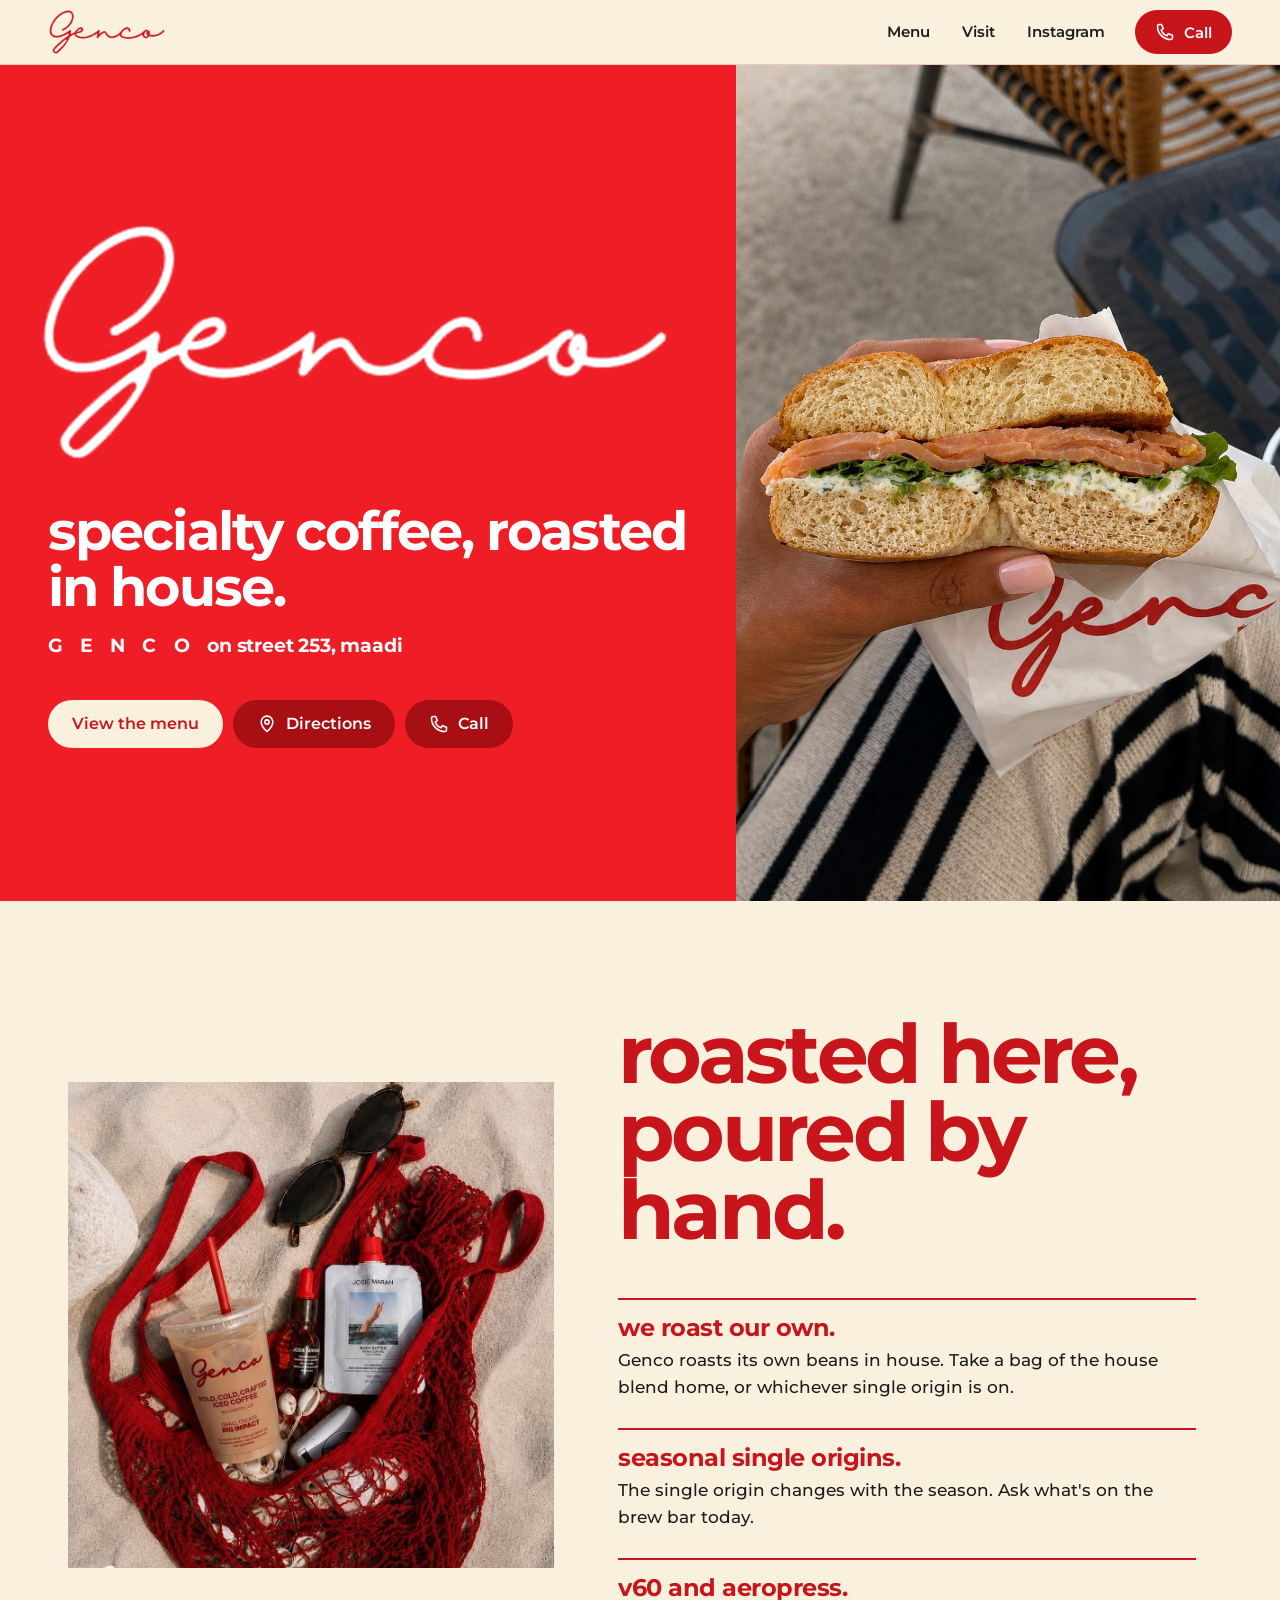
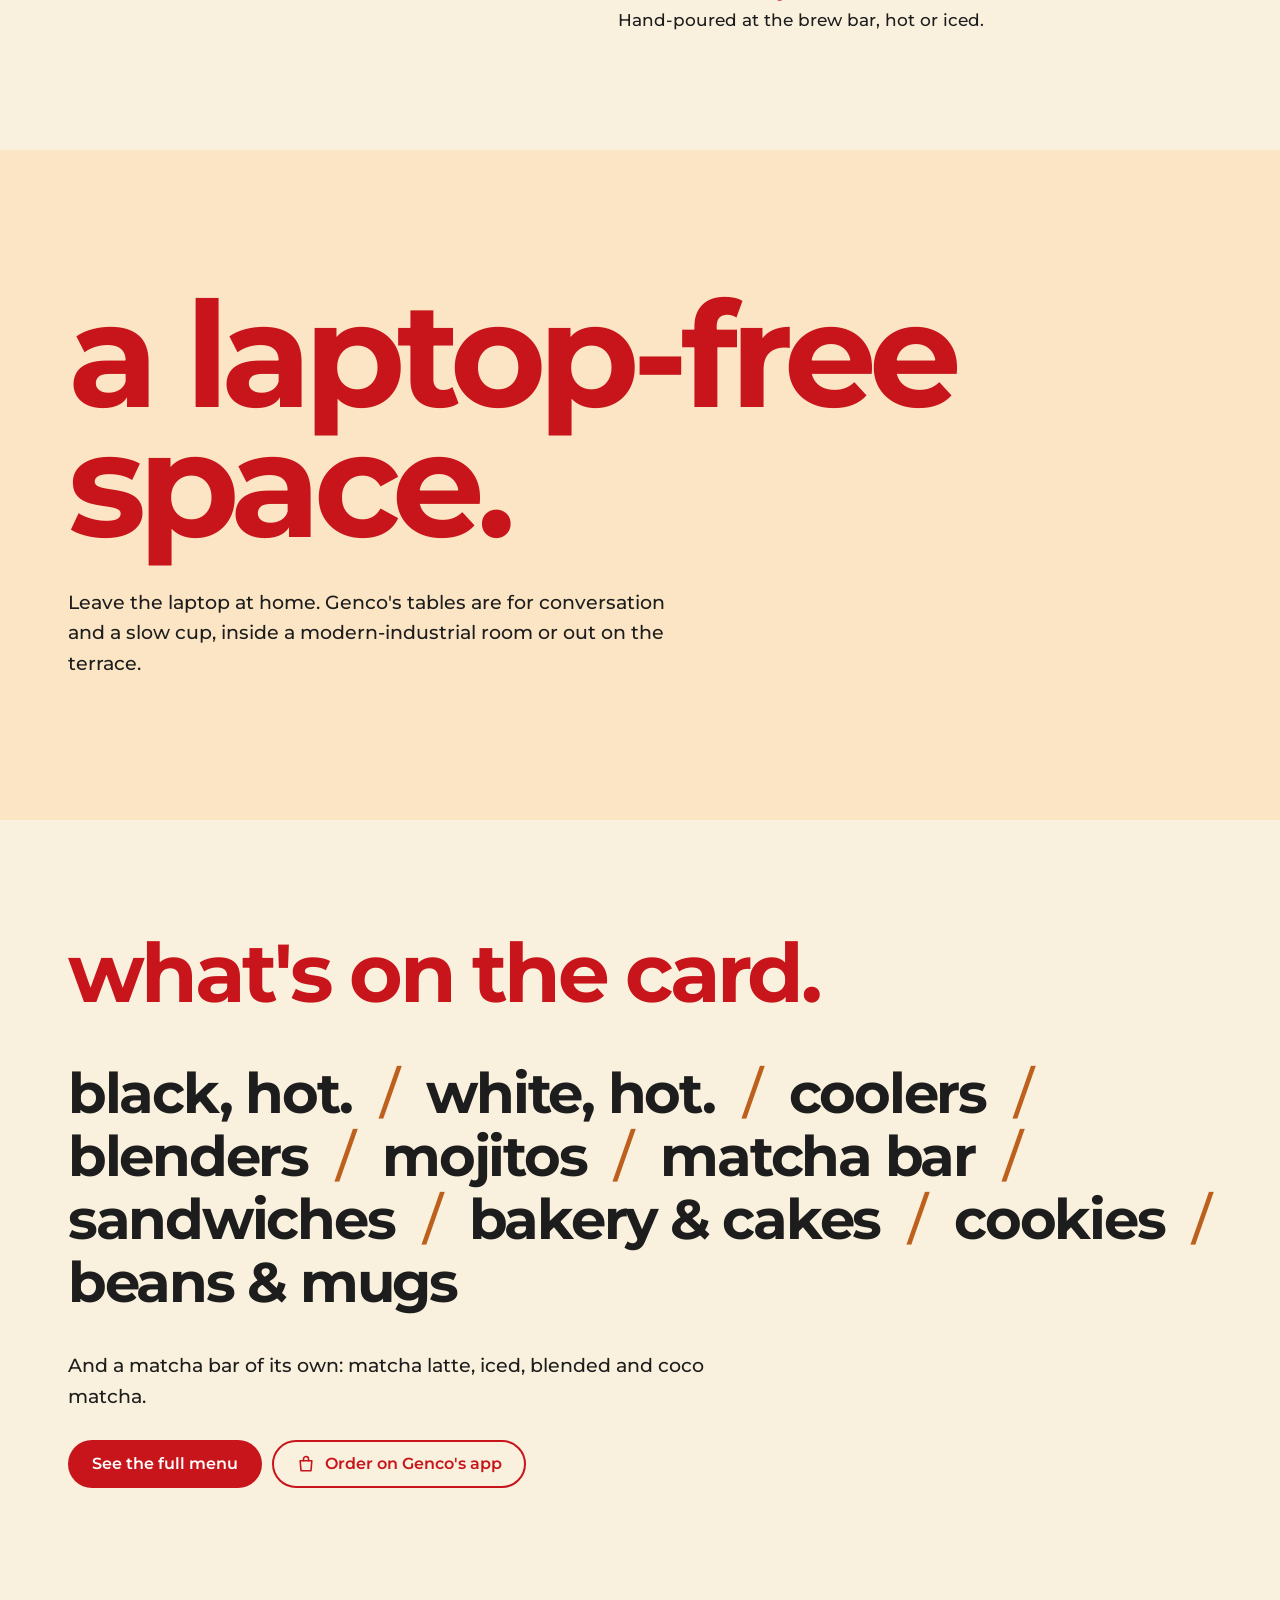
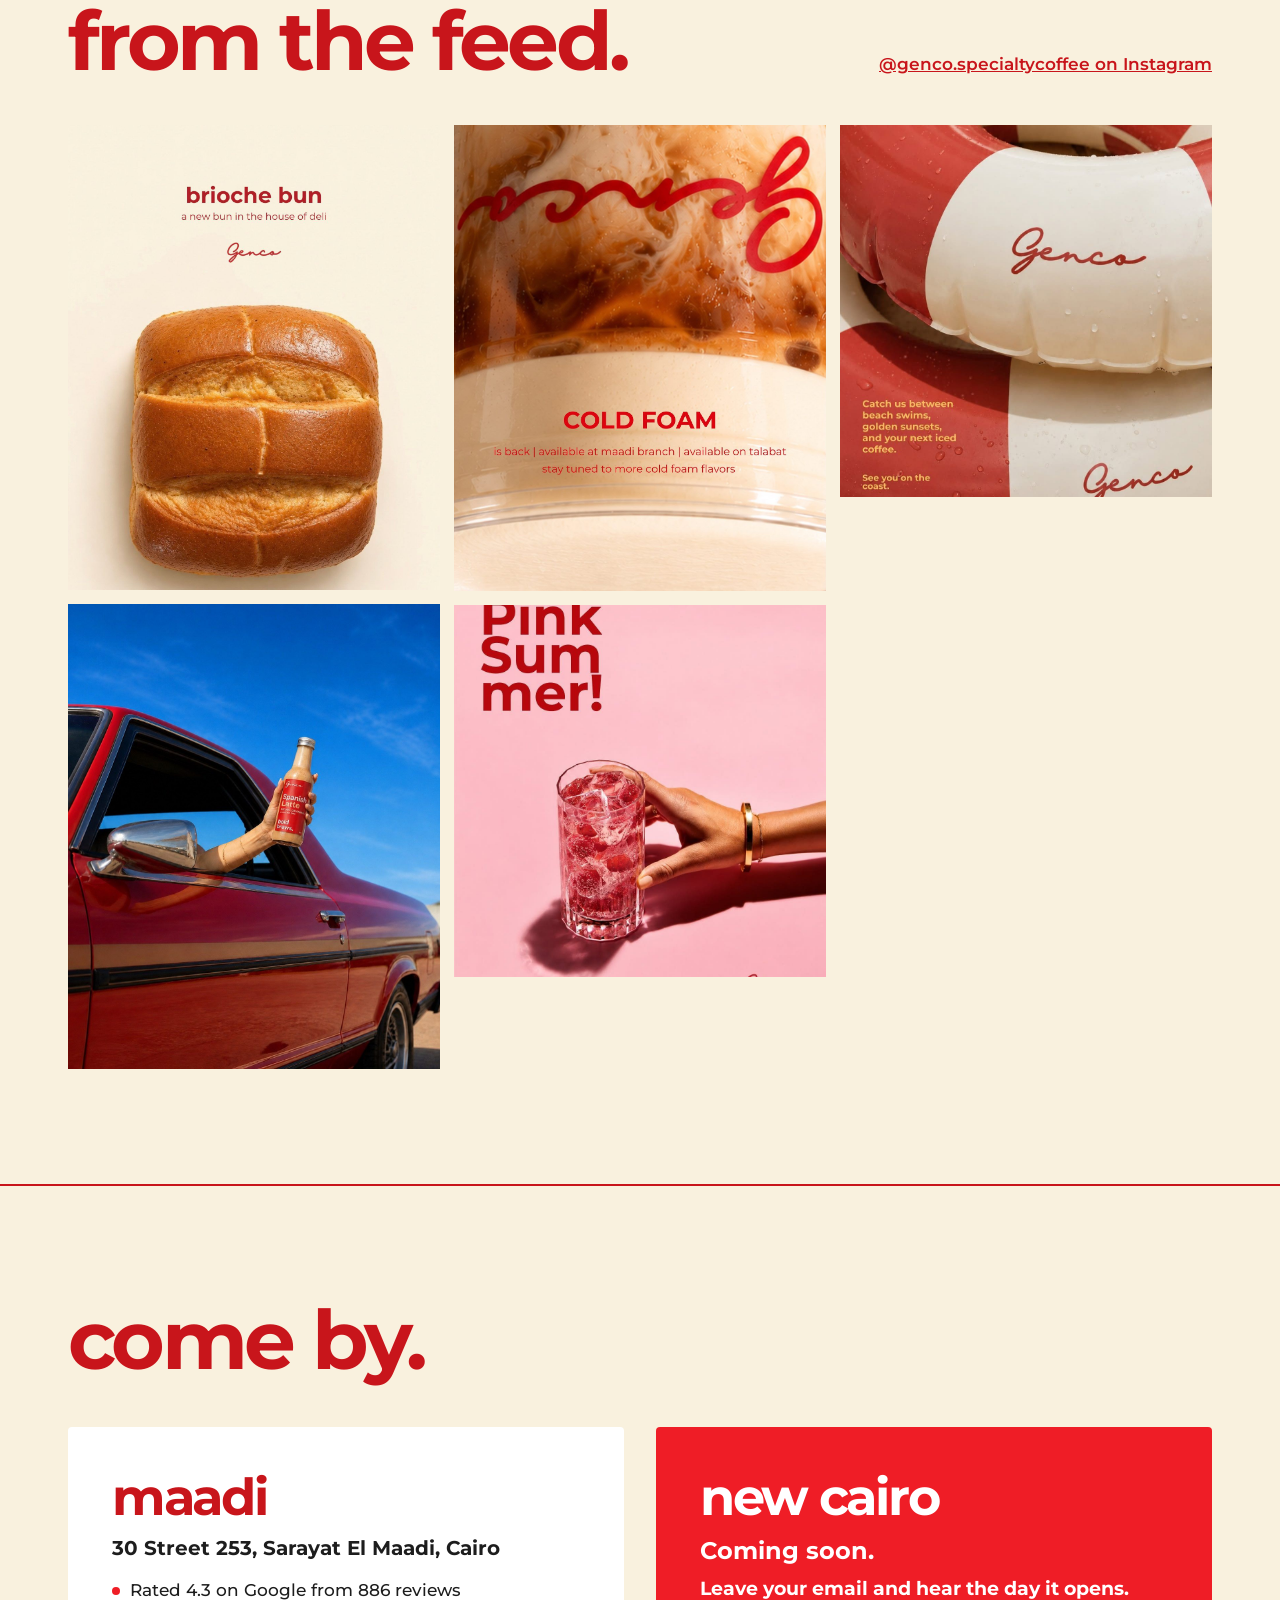
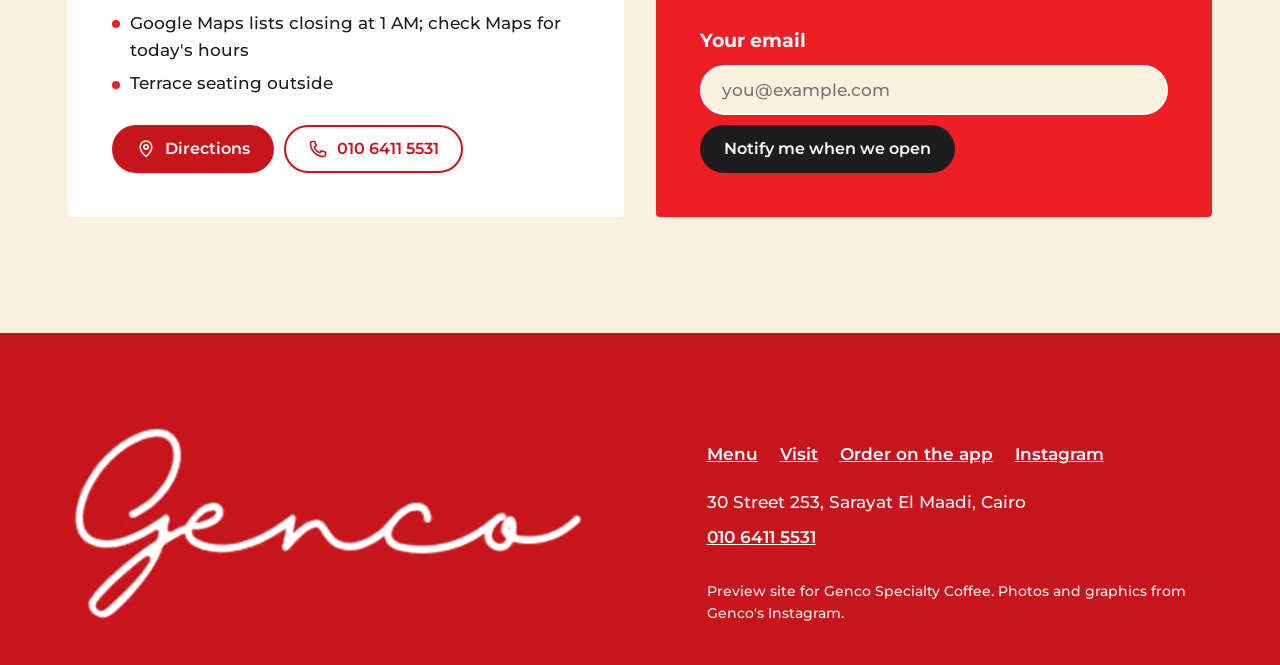
==== index.html @ 94414706 "Genco preview site Co-Authored-By: Claude Opus 5.5 (1M context) <noreply@anthropic.com> Claude-Sessi" ====
<!doctype html>
<html lang="en">
<head>
<meta charset="utf-8">
<meta name="viewport" content="width=device-width, initial-scale=1">
<title>Genco Specialty Coffee | Maadi</title>
<meta name="description" content="Genco roasts its own coffee and pours it by hand on Street 253 in Maadi. A laptop-free specialty coffee house, with a New Cairo branch coming soon.">
<meta name="theme-color" content="#f9f1de">
<link rel="icon" href="img/icon.jpg">
<link rel="stylesheet" href="fonts.css">
<link rel="stylesheet" href="site.css">
<script>document.documentElement.classList.add('js')</script>
</head>
<body class="p-home">
<a class="skip" href="#main">Skip to content</a>
<header class="hdr"><div class="in">
  <a class="brand" href="index.html" aria-label="Genco Specialty Coffee, home"><img src="img/logo-deep.png" alt="Genco" width="1276" height="497"></a>
  <nav class="nav" aria-label="Main"><a href="menu.html">Menu</a><a href="index.html#visit">Visit</a><a href="https://www.instagram.com/genco.specialtycoffee/" target="_blank" rel="noopener">Instagram</a></nav>
  <div class="acts">
    <a class="btn btn-red btn-sm hcall" href="tel:+201064115531"><svg viewBox="0 0 24 24" fill="none" stroke="currentColor" stroke-width="1.9" stroke-linecap="round" stroke-linejoin="round" aria-hidden="true"><path d="M5 3h3l2 5-2.5 1.5a11 11 0 0 0 7 7L16 14l5 2v3a2 2 0 0 1-2 2A16 16 0 0 1 3 5a2 2 0 0 1 2-2z"/></svg>Call</a>
    <a class="ib call" href="tel:+201064115531" aria-label="Call Genco Maadi"><svg viewBox="0 0 24 24" fill="none" stroke="currentColor" stroke-width="1.9" stroke-linecap="round" stroke-linejoin="round" aria-hidden="true"><path d="M5 3h3l2 5-2.5 1.5a11 11 0 0 0 7 7L16 14l5 2v3a2 2 0 0 1-2 2A16 16 0 0 1 3 5a2 2 0 0 1 2-2z"/></svg></a>
    <button class="ib burger" type="button" aria-expanded="false" aria-controls="mnav" aria-label="Open menu"><span class="o"><svg viewBox="0 0 24 24" fill="none" stroke="currentColor" stroke-width="1.9" stroke-linecap="round" aria-hidden="true"><path d="M4 7h16M4 12h16M4 17h16"/></svg></span><span class="x"><svg viewBox="0 0 24 24" fill="none" stroke="currentColor" stroke-width="1.9" stroke-linecap="round" aria-hidden="true"><path d="M6 6l12 12M18 6L6 18"/></svg></span></button>
  </div>
</div></header>
<nav id="mnav" aria-label="Mobile">
  <a href="index.html">Home</a><a href="menu.html">Menu</a><a href="index.html#visit">Visit</a><a href="index.html#newcairo">New Cairo</a>
  <a class="small" href="tel:+201064115531">Call Maadi, 010 6411 5531</a>
  <a class="small" href="https://genco.prepit.app" target="_blank" rel="noopener">Order on Genco's app</a>
  <a class="small" href="https://www.instagram.com/genco.specialtycoffee/" target="_blank" rel="noopener">Instagram @genco.specialtycoffee</a>
</nav>
<main id="main">
  <section class="hero">
    <div class="hero-red">
      <h1 class="sign"><img src="img/logo-white.png" alt="Genco" width="1276" height="497" fetchpriority="high"></h1>
      <p class="hero-line">specialty coffee, roasted in house.</p>
      <p class="hero-meta"><span class="spaced" aria-hidden="true">G E N C O</span><span class="vh">Genco</span> on street 253, maadi</p>
      <div class="hero-acts">
        <a class="btn btn-cream" href="menu.html">View the menu</a>
        <a class="btn btn-dark" href="https://www.google.com/maps/search/?api=1&query=Genco+Specialty+Coffee+30+Street+253+Maadi+Cairo" target="_blank" rel="noopener"><svg viewBox="0 0 24 24" fill="none" stroke="currentColor" stroke-width="1.9" stroke-linecap="round" stroke-linejoin="round" aria-hidden="true"><path d="M12 21s-7-6.2-7-11.5a7 7 0 0 1 14 0C19 14.8 12 21 12 21z"/><circle cx="12" cy="9.5" r="2.5"/></svg>Directions</a>
        <a class="btn btn-dark" href="tel:+201064115531"><svg viewBox="0 0 24 24" fill="none" stroke="currentColor" stroke-width="1.9" stroke-linecap="round" stroke-linejoin="round" aria-hidden="true"><path d="M5 3h3l2 5-2.5 1.5a11 11 0 0 0 7 7L16 14l5 2v3a2 2 0 0 1-2 2A16 16 0 0 1 3 5a2 2 0 0 1 2-2z"/></svg>Call</a>
      </div>
    </div>
    <figure class="hero-photo"><img src="img/salmon-bagel-terrace.jpg" alt="A salmon and cream cheese bagel held up in a Genco-printed wrapper, over striped terrace cushions" width="1200" height="1600" fetchpriority="high"></figure>
  </section>

  <section class="pour">
    <div class="in">
      <figure class="pour-photo"><img src="img/iced-coffee-beach-bag.jpg" alt="A Genco cold-crafted iced coffee in a red net bag on the sand, with sunglasses" width="1080" height="1080" loading="lazy"></figure>
      <div class="pour-text">
        <h2 class="big">roasted here, poured by hand.</h2>
        <dl class="facts">
          <div><dt>we roast our own.</dt><dd>Genco roasts its own beans in house. Take a bag of the house blend home, or whichever single origin is on.</dd></div>
          <div><dt>seasonal single origins.</dt><dd>The single origin changes with the season. Ask what's on the brew bar today.</dd></div>
          <div><dt>v60 and aeropress.</dt><dd>Hand-poured at the brew bar, hot or iced.</dd></div>
        </dl>
      </div>
    </div>
  </section>

  <section class="nolap">
    <div class="in">
      <p class="huge">a laptop-free space.</p>
      <p class="sub">Leave the laptop at home. Genco's tables are for conversation and a slow cup, inside a modern-industrial room or out on the terrace.</p>
    </div>
  </section>

  <section class="card" aria-labelledby="card-h">
    <div class="in">
      <h2 id="card-h" class="big">what's on the card.</h2>
      <ul class="cats"><li><a href="menu.html#black">black, hot.</a></li><li><a href="menu.html#white">white, hot.</a></li><li><a href="menu.html#coolers">coolers</a></li><li><a href="menu.html#blenders">blenders</a></li><li><a href="menu.html#mojitos">mojitos</a></li><li><a href="menu.html#matcha">matcha bar</a></li><li><a href="menu.html#sandwiches">sandwiches</a></li><li><a href="menu.html#bakery">bakery &amp; cakes</a></li><li><a href="menu.html#cookies">cookies</a></li><li><a href="menu.html#beans">beans &amp; mugs</a></li></ul>
      <p class="matcha">And a matcha bar of its own: matcha latte, iced, blended and coco matcha.</p>
      <div class="card-acts">
        <a class="btn btn-red" href="menu.html">See the full menu</a>
        <a class="btn btn-line" href="https://genco.prepit.app" target="_blank" rel="noopener"><svg viewBox="0 0 24 24" fill="none" stroke="currentColor" stroke-width="1.9" stroke-linecap="round" stroke-linejoin="round" aria-hidden="true"><path d="M5 8h14l-1 12H6L5 8z"/><path d="M9 8V6a3 3 0 0 1 6 0v2"/></svg>Order on Genco's app</a>
      </div>
    </div>
  </section>

  <section class="wall" aria-labelledby="wall-h">
    <div class="in">
      <div class="wall-head"><h2 id="wall-h" class="big">from the feed.</h2><a class="tlink" href="https://www.instagram.com/genco.specialtycoffee/" target="_blank" rel="noopener">@genco.specialtycoffee on Instagram</a></div>
      <div class="tiles">
      <figure class="tile"><img src="img/brioche-bun.jpg" alt="Poster: a glossy brioche bun on cream with the words &quot;brioche bun, a new bun in the house of deli&quot; and the Genco script" width="1280" height="1600" loading="lazy"></figure>
      <figure class="tile"><img src="img/bottle-red-car.jpg" alt="An arm holding a bottle of Genco Spanish latte out of the window of a red vintage car" width="1122" height="1402" loading="lazy"></figure>
      <figure class="tile"><img src="img/cold-foam.jpg" alt="Poster: close-up of an iced coffee with cold foam, the Genco script in red and the words &quot;cold foam is back&quot;" width="1279" height="1600" loading="lazy"></figure>
      <figure class="tile"><img src="img/pink-summer.jpg" alt="Poster: a hand holding a pink iced drink against a pink wall, with &quot;Pink Summer!&quot; in red" width="1080" height="1080" loading="lazy"></figure>
      <figure class="tile"><img src="img/pool-float.jpg" alt="Poster: a red and cream pool float with the Genco script" width="1080" height="1080" loading="lazy"></figure>
      </div>
    </div>
  </section>

  <section class="visit" id="visit" aria-labelledby="visit-h">
    <div class="in">
      <h2 id="visit-h" class="big">come by.</h2>
      <div class="branches">
        <article class="branch">
          <h3>maadi</h3>
          <p class="addr">30 Street 253, Sarayat El Maadi, Cairo</p>
          <ul class="meta">
            <li>Rated 4.3 on Google from 886 reviews</li>
            <li>Google Maps lists closing at 1 AM; check Maps for today's hours</li>
            <li>Terrace seating outside</li>
          </ul>
          <div class="bacts">
            <a class="btn btn-red" href="https://www.google.com/maps/search/?api=1&query=Genco+Specialty+Coffee+30+Street+253+Maadi+Cairo" target="_blank" rel="noopener"><svg viewBox="0 0 24 24" fill="none" stroke="currentColor" stroke-width="1.9" stroke-linecap="round" stroke-linejoin="round" aria-hidden="true"><path d="M12 21s-7-6.2-7-11.5a7 7 0 0 1 14 0C19 14.8 12 21 12 21z"/><circle cx="12" cy="9.5" r="2.5"/></svg>Directions</a>
            <a class="btn btn-line" href="tel:+201064115531"><svg viewBox="0 0 24 24" fill="none" stroke="currentColor" stroke-width="1.9" stroke-linecap="round" stroke-linejoin="round" aria-hidden="true"><path d="M5 3h3l2 5-2.5 1.5a11 11 0 0 0 7 7L16 14l5 2v3a2 2 0 0 1-2 2A16 16 0 0 1 3 5a2 2 0 0 1 2-2z"/></svg>010 6411 5531</a>
          </div>
        </article>
        <article class="branch soon" id="newcairo">
          <h3>new cairo</h3>
          <p class="addr">Coming soon.</p>
          <p>Leave your email and hear the day it opens.</p>
          <form class="notify" novalidate>
      <label for="nc-email">Your email</label>
      <div class="frow"><input id="nc-email" name="email" type="email" autocomplete="email" placeholder="you@example.com" required><button class="btn btn-red" type="submit">Notify me when we open</button></div>
      <p class="ferr" role="alert" hidden>Enter an email address like name@example.com.</p>
    </form>
    <p class="thanks" role="status" hidden>Thank you. We'll email you when New Cairo opens.</p>
        </article>
      </div>
    </div>
  </section>
</main>
<footer class="ftr"><div class="in">
  <a class="fsign" href="index.html" aria-label="Genco, home"><img src="img/logo-white.png" alt="Genco" width="1276" height="497" loading="lazy"></a>
  <div class="fcol">
    <nav aria-label="Footer"><a href="menu.html">Menu</a><a href="index.html#visit">Visit</a><a href="https://genco.prepit.app" target="_blank" rel="noopener">Order on the app</a><a href="https://www.instagram.com/genco.specialtycoffee/" target="_blank" rel="noopener">Instagram</a></nav>
    <p>30 Street 253, Sarayat El Maadi, Cairo<br><a href="tel:+201064115531">010 6411 5531</a></p>
    <small>Preview site for Genco Specialty Coffee. Photos and graphics from Genco's Instagram.</small>
  </div>
</div></footer>
<script src="app.js"></script>
</body>
</html>
---- fonts.css ----
/* cyrillic-ext */
@font-face {
  font-family: 'Montserrat';
  font-style: normal;
  font-weight: 500;
  font-display: swap;
  src: url(fonts/b2c533f95430.woff2) format('woff2');
  unicode-range: U+0460-052F, U+1C80-1C8A, U+20B4, U+2DE0-2DFF, U+A640-A69F, U+FE2E-FE2F;
}
/* cyrillic */
@font-face {
  font-family: 'Montserrat';
  font-style: normal;
  font-weight: 500;
  font-display: swap;
  src: url(fonts/79ee104ccfbd.woff2) format('woff2');
  unicode-range: U+0301, U+0400-045F, U+0490-0491, U+04B0-04B1, U+2116;
}
/* vietnamese */
@font-face {
  font-family: 'Montserrat';
  font-style: normal;
  font-weight: 500;
  font-display: swap;
  src: url(fonts/1f0b86b9e793.woff2) format('woff2');
  unicode-range: U+0102-0103, U+0110-0111, U+0128-0129, U+0168-0169, U+01A0-01A1, U+01AF-01B0, U+0300-0301, U+0303-0304, U+0308-0309, U+0323, U+0329, U+1EA0-1EF9, U+20AB;
}
/* latin-ext */
@font-face {
  font-family: 'Montserrat';
  font-style: normal;
  font-weight: 500;
  font-display: swap;
  src: url(fonts/ccd96bf80fa6.woff2) format('woff2');
  unicode-range: U+0100-02BA, U+02BD-02C5, U+02C7-02CC, U+02CE-02D7, U+02DD-02FF, U+0304, U+0308, U+0329, U+1D00-1DBF, U+1E00-1E9F, U+1EF2-1EFF, U+2020, U+20A0-20AB, U+20AD-20C4, U+2113, U+2C60-2C7F, U+A720-A7FF;
}
/* latin */
@font-face {
  font-family: 'Montserrat';
  font-style: normal;
  font-weight: 500;
  font-display: swap;
  src: url(fonts/e56e84e54009.woff2) format('woff2');
  unicode-range: U+0000-00FF, U+0131, U+0152-0153, U+02BB-02BC, U+02C6, U+02DA, U+02DC, U+0304, U+0308, U+0329, U+2000-206F, U+20AC, U+2122, U+2191, U+2193, U+2212, U+2215, U+FEFF, U+FFFD;
}
/* cyrillic-ext */
@font-face {
  font-family: 'Montserrat';
  font-style: normal;
  font-weight: 600;
  font-display: swap;
  src: url(fonts/b2c533f95430.woff2) format('woff2');
  unicode-range: U+0460-052F, U+1C80-1C8A, U+20B4, U+2DE0-2DFF, U+A640-A69F, U+FE2E-FE2F;
}
/* cyrillic */
@font-face {
  font-family: 'Montserrat';
  font-style: normal;
  font-weight: 600;
  font-display: swap;
  src: url(fonts/79ee104ccfbd.woff2) format('woff2');
  unicode-range: U+0301, U+0400-045F, U+0490-0491, U+04B0-04B1, U+2116;
}
/* vietnamese */
@font-face {
  font-family: 'Montserrat';
  font-style: normal;
  font-weight: 600;
  font-display: swap;
  src: url(fonts/1f0b86b9e793.woff2) format('woff2');
  unicode-range: U+0102-0103, U+0110-0111, U+0128-0129, U+0168-0169, U+01A0-01A1, U+01AF-01B0, U+0300-0301, U+0303-0304, U+0308-0309, U+0323, U+0329, U+1EA0-1EF9, U+20AB;
}
/* latin-ext */
@font-face {
  font-family: 'Montserrat';
  font-style: normal;
  font-weight: 600;
  font-display: swap;
  src: url(fonts/ccd96bf80fa6.woff2) format('woff2');
  unicode-range: U+0100-02BA, U+02BD-02C5, U+02C7-02CC, U+02CE-02D7, U+02DD-02FF, U+0304, U+0308, U+0329, U+1D00-1DBF, U+1E00-1E9F, U+1EF2-1EFF, U+2020, U+20A0-20AB, U+20AD-20C4, U+2113, U+2C60-2C7F, U+A720-A7FF;
}
/* latin */
@font-face {
  font-family: 'Montserrat';
  font-style: normal;
  font-weight: 600;
  font-display: swap;
  src: url(fonts/e56e84e54009.woff2) format('woff2');
  unicode-range: U+0000-00FF, U+0131, U+0152-0153, U+02BB-02BC, U+02C6, U+02DA, U+02DC, U+0304, U+0308, U+0329, U+2000-206F, U+20AC, U+2122, U+2191, U+2193, U+2212, U+2215, U+FEFF, U+FFFD;
}
/* cyrillic-ext */
@font-face {
  font-family: 'Montserrat';
  font-style: normal;
  font-weight: 700;
  font-display: swap;
  src: url(fonts/b2c533f95430.woff2) format('woff2');
  unicode-range: U+0460-052F, U+1C80-1C8A, U+20B4, U+2DE0-2DFF, U+A640-A69F, U+FE2E-FE2F;
}
/* cyrillic */
@font-face {
  font-family: 'Montserrat';
  font-style: normal;
  font-weight: 700;
  font-display: swap;
  src: url(fonts/79ee104ccfbd.woff2) format('woff2');
  unicode-range: U+0301, U+0400-045F, U+0490-0491, U+04B0-04B1, U+2116;
}
/* vietnamese */
@font-face {
  font-family: 'Montserrat';
  font-style: normal;
  font-weight: 700;
  font-display: swap;
  src: url(fonts/1f0b86b9e793.woff2) format('woff2');
  unicode-range: U+0102-0103, U+0110-0111, U+0128-0129, U+0168-0169, U+01A0-01A1, U+01AF-01B0, U+0300-0301, U+0303-0304, U+0308-0309, U+0323, U+0329, U+1EA0-1EF9, U+20AB;
}
/* latin-ext */
@font-face {
  font-family: 'Montserrat';
  font-style: normal;
  font-weight: 700;
  font-display: swap;
  src: url(fonts/ccd96bf80fa6.woff2) format('woff2');
  unicode-range: U+0100-02BA, U+02BD-02C5, U+02C7-02CC, U+02CE-02D7, U+02DD-02FF, U+0304, U+0308, U+0329, U+1D00-1DBF, U+1E00-1E9F, U+1EF2-1EFF, U+2020, U+20A0-20AB, U+20AD-20C4, U+2113, U+2C60-2C7F, U+A720-A7FF;
}
/* latin */
@font-face {
  font-family: 'Montserrat';
  font-style: normal;
  font-weight: 700;
  font-display: swap;
  src: url(fonts/e56e84e54009.woff2) format('woff2');
  unicode-range: U+0000-00FF, U+0131, U+0152-0153, U+02BB-02BC, U+02C6, U+02DA, U+02DC, U+0304, U+0308, U+0329, U+2000-206F, U+20AC, U+2122, U+2191, U+2193, U+2212, U+2215, U+FEFF, U+FFFD;
}
---- site.css ----
:root{
  --sig:#ef1d26;      /* exact logo red: fields + display only */
  --red:#c8151b;      /* red for text on cream, buttons */
  --cream:#f9f1de;
  --peach:#fbe5c5;
  --ink:#1d1d1d;
  --toast:#bd601e;
  --font:"Montserrat",system-ui,sans-serif;
  --hdr:64px;
  --gut:clamp(16px,4vw,48px);
}
*,*::before,*::after{box-sizing:border-box}
html{scroll-behavior:smooth;-webkit-text-size-adjust:100%}
body{margin:0;background:var(--cream);color:var(--ink);font:500 17px/1.6 var(--font);overflow-x:hidden}
img{display:block;max-width:100%;height:auto}
a{color:var(--red)}
h1,h2,h3{margin:0;font-weight:700;letter-spacing:-.03em;line-height:1}
p{margin:0}
figure{margin:0}
.in{max-width:1240px;margin:0 auto;padding:0 var(--gut)}
.vh{position:absolute;width:1px;height:1px;overflow:hidden;clip:rect(0 0 0 0);white-space:nowrap}
.skip{position:absolute;left:-999px;top:8px;background:var(--red);color:#fff;padding:10px 14px;z-index:99}
.skip:focus{left:8px}
:focus-visible{outline:3px solid var(--ink);outline-offset:3px}
.hero-red :focus-visible,.ftr :focus-visible{outline-color:#fff}
svg{width:20px;height:20px;flex:none}

/* buttons */
.btn{display:inline-flex;align-items:center;justify-content:center;gap:9px;min-height:48px;padding:0 22px;border-radius:999px;font:600 16px/1 var(--font);text-decoration:none;border:2px solid transparent;transition:background-color .2s,color .2s,border-color .2s;white-space:nowrap}
.btn-sm{min-height:44px;padding:0 18px;font-size:15px}
.btn-red{background:var(--red);color:#fff}
.btn-red:hover{background:#a80f15}
.btn-cream{background:var(--cream);color:var(--red)}
.btn-cream:hover{background:#fff}
.btn-dark{background:#a80f15;color:#fff}
.btn-dark:hover{background:#8f0c11}
.btn-line{border-color:var(--red);color:var(--red);background:transparent}
.btn-line:hover{background:var(--red);color:#fff}

/* header */
.hdr{position:sticky;top:0;z-index:40;background:var(--cream);border-bottom:1px solid rgba(200,21,27,.18)}
.hdr .in{display:flex;align-items:center;gap:16px;height:var(--hdr);max-width:1400px}
.brand{display:flex;align-items:center;flex:none;min-height:44px}
.brand img{height:46px;width:auto}
.nav{display:flex;gap:4px;margin-left:auto}
.nav a{color:var(--ink);text-decoration:none;font-weight:600;font-size:15px;padding:12px 14px;border-radius:999px}
.nav a:hover,.nav a[aria-current]{color:var(--red)}
.nav a[aria-current]{text-decoration:underline;text-underline-offset:6px;text-decoration-thickness:2px}
.acts{display:flex;align-items:center;gap:6px}
.ib{display:none;width:44px;height:44px;border-radius:50%;align-items:center;justify-content:center;background:none;border:0;color:var(--red);cursor:pointer;padding:0}
.ib svg{width:24px;height:24px}
.burger .x{display:none}
.burger[aria-expanded=true] .x{display:block}.burger[aria-expanded=true] .o{display:none}
.burger span{display:flex}
#mnav{position:fixed;inset:var(--hdr) 0 auto 0;z-index:39;background:var(--sig);padding:12px var(--gut) 28px;display:flex;flex-direction:column;transform:translateY(-12px);opacity:0;visibility:hidden;transition:opacity .25s,transform .25s,visibility 0s .25s}
#mnav.open{opacity:1;transform:none;visibility:visible;transition:opacity .25s,transform .25s}
#mnav a{color:#fff;text-decoration:none;font-weight:700;font-size:34px;letter-spacing:-.03em;padding:6px 0;min-height:48px;display:flex;align-items:center}
#mnav a.small{font-size:19px;letter-spacing:0;min-height:44px}
#mnav a:nth-child(5){margin-top:14px;border-top:1px solid rgba(255,255,255,.4);padding-top:16px}
@media (max-width:820px){
  .nav,.hcall{display:none}
  .ib{display:inline-flex}
  .acts{margin-left:auto}
  .brand img{height:40px}
}

/* hero */
.hero{display:grid;grid-template-columns:1.15fr .85fr;min-height:calc(100svh - var(--hdr));max-height:960px}
.hero-red{background:var(--sig);color:#fff;padding:clamp(28px,5vw,72px) var(--gut) clamp(32px,5vw,64px);display:flex;flex-direction:column;justify-content:center}
.sign{margin:0 0 clamp(18px,3vw,36px) -2%;width:min(100%,760px)}
.sign img{width:100%}
.js .sign img{clip-path:inset(0 100% 0 0);animation:sign 1.7s .25s cubic-bezier(.55,.05,.35,1) forwards}
@keyframes sign{to{clip-path:inset(0 0 0 0)}}
.hero-line{font-weight:700;font-size:clamp(30px,4.2vw,58px);line-height:1.04;letter-spacing:-.035em;max-width:13em}
.hero-meta{margin-top:16px;font-weight:700;font-size:19px;letter-spacing:-.01em}
.spaced{letter-spacing:.32em;margin-right:.35em}
.hero-acts{display:flex;flex-wrap:wrap;gap:10px;margin-top:clamp(24px,3vw,40px)}
.hero-photo{position:relative;overflow:hidden;background:var(--peach)}
.hero-photo img{position:absolute;inset:0;width:100%;height:100%;object-fit:cover;object-position:50% 40%}
@media (max-width:820px){
  .hero{grid-template-columns:1fr;min-height:0;max-height:none}
  .hero-photo{aspect-ratio:4/5}
  .hero-photo img{position:static}
  .hero-acts .btn{flex:1 1 auto}
  .hero-acts .btn-cream{flex-basis:100%}
}

/* shared section type */
.big{font-size:clamp(40px,6.4vw,92px);color:var(--red);letter-spacing:-.045em;line-height:.95}
section{scroll-margin-top:calc(var(--hdr) + 8px)}

/* pour */
.pour{padding:clamp(64px,9vw,128px) 0}
.pour .in{display:grid;grid-template-columns:.9fr 1.1fr;gap:clamp(28px,5vw,80px);align-items:center}
.pour-photo img{width:100%;aspect-ratio:1;object-fit:cover}
.facts{margin:clamp(28px,4vw,48px) 0 0;display:grid;gap:26px}
.facts div{border-top:2px solid var(--red);padding-top:14px;max-width:34em}
.facts dt{font-weight:700;font-size:24px;letter-spacing:-.02em;color:var(--red);line-height:1.15}
.facts dd{margin:6px 0 0}
@media (max-width:820px){.pour .in{grid-template-columns:1fr}.pour-photo{order:2;margin:0 calc(-1 * var(--gut))}}

/* laptop-free */
.nolap{background:var(--peach);padding:clamp(72px,11vw,160px) 0}
.huge{font-weight:700;color:var(--red);font-size:clamp(52px,11.5vw,178px);line-height:.88;letter-spacing:-.055em;max-width:8.5em}
.nolap .sub{margin-top:clamp(24px,3vw,40px);max-width:32em;font-size:19px}

/* card poster */
.card{padding:clamp(64px,9vw,128px) 0}
.cats{list-style:none;margin:clamp(28px,4vw,48px) 0 0;padding:0;display:flex;flex-wrap:wrap;column-gap:.5em;row-gap:0;font-weight:700;font-size:clamp(28px,4.4vw,62px);letter-spacing:-.04em;line-height:1.12}
.cats li{display:flex}
.cats li:not(:last-child)::after{content:"/";color:var(--toast);margin-left:.5em;font-weight:500}
.cats a{color:var(--ink);text-decoration:none;min-height:44px;display:inline-flex;align-items:center}
.cats a:hover{color:var(--red)}
.matcha{margin-top:clamp(24px,3vw,40px);font-size:19px;max-width:34em}
.card-acts,.bacts{display:flex;flex-wrap:wrap;gap:10px;margin-top:28px}

/* poster wall */
.wall{padding:0 0 clamp(64px,9vw,128px)}
.wall-head{display:flex;flex-wrap:wrap;align-items:baseline;justify-content:space-between;gap:12px 24px;margin-bottom:clamp(24px,3vw,40px)}
.tlink{font-weight:600;min-height:44px;display:inline-flex;align-items:center}
.tiles{columns:3 280px;column-gap:14px}
.tile{break-inside:avoid;margin-bottom:14px}
.tile img{width:100%}
@media (max-width:620px){.tiles{columns:2;column-gap:10px}.tile{margin-bottom:10px}}

/* visit */
.visit{padding:clamp(64px,9vw,128px) 0;border-top:2px solid var(--red)}
.branches{display:grid;grid-template-columns:1fr 1fr;gap:clamp(16px,3vw,32px);margin-top:clamp(28px,4vw,48px)}
.branch{background:#fff;padding:clamp(24px,3.5vw,44px);border-radius:4px}
.branch h3{font-size:clamp(34px,4vw,52px);color:var(--red);letter-spacing:-.045em}
.branch .addr{margin-top:12px;font-weight:700;font-size:20px;line-height:1.3}
.branch .meta{list-style:none;padding:0;margin:16px 0 0;display:grid;gap:6px}
.branch .meta li{padding-left:18px;position:relative}
.branch .meta li::before{content:"";position:absolute;left:0;top:.62em;width:8px;height:8px;border-radius:50%;background:var(--sig)}
.branch.soon{background:var(--sig);color:#fff}
.branch.soon h3,.branch.soon a{color:#fff}
.branch.soon .addr{font-size:24px}
.branch.soon p:not(.addr){margin-top:8px;font-weight:700;font-size:19px}
.branch.soon .btn-line{border-color:#fff;font-size:19px;font-weight:700}
.branch.soon .btn-line:hover{background:#fff;color:var(--red)}
.notify{margin-top:22px}
.notify label{display:block;font-weight:700;font-size:19px;margin-bottom:8px}
.frow{display:flex;flex-wrap:wrap;gap:10px}
.notify input{flex:1 1 220px;min-height:50px;border-radius:999px;border:2px solid #fff;background:var(--cream);color:var(--ink);font:500 17px var(--font);padding:0 20px}
.notify input:focus-visible{outline:3px solid var(--ink);outline-offset:2px}
.branch.soon .btn-red{background:var(--ink);font-size:16px}
.branch.soon .btn-red:hover{background:#000}
.ferr{margin-top:10px;font-weight:700;font-size:19px}
.thanks{margin-top:22px;font-weight:700;font-size:26px;letter-spacing:-.02em;line-height:1.2}
@media (max-width:820px){.branches{grid-template-columns:1fr}}

/* footer */
.ftr{background:var(--red);color:#fff;padding:clamp(48px,7vw,96px) 0 40px}
.ftr .in{display:grid;grid-template-columns:1.2fr 1fr;gap:32px;align-items:end}
.fsign img{width:min(100%,520px)}
.ftr nav{display:flex;flex-wrap:wrap;gap:4px 22px}
.ftr a{color:#fff;font-weight:600;min-height:44px;display:inline-flex;align-items:center}
.ftr p{margin-top:14px;line-height:1.5}
.ftr small{display:block;margin-top:20px;font-size:14px;opacity:.95}
@media (max-width:820px){.ftr .in{grid-template-columns:1fr}}

/* menu page */
.mtop{padding:clamp(40px,6vw,88px) 0 clamp(24px,3vw,36px)}
.greet{font-size:clamp(52px,9vw,128px);color:var(--red);letter-spacing:-.055em;line-height:.9}
.lede{margin-top:18px;font-size:20px;font-weight:600;max-width:30em}
.disc{margin-top:16px;max-width:44em;font-size:15px;line-height:1.55;padding-left:14px;border-left:3px solid var(--sig)}
.chips{position:sticky;top:var(--hdr);z-index:30;background:var(--cream);border-bottom:1px solid rgba(200,21,27,.18)}
.chips .track{display:flex;gap:8px;overflow-x:auto;padding:10px var(--gut);scrollbar-width:none;max-width:1240px;margin:0 auto}
.chips .track::-webkit-scrollbar{display:none}
.chip{flex:none;min-height:44px;display:inline-flex;align-items:center;padding:0 16px;border-radius:999px;border:2px solid var(--red);color:var(--red);font-weight:600;font-size:15px;text-decoration:none;white-space:nowrap;transition:background-color .2s,color .2s}
.chip.on{background:var(--red);color:#fff}
.mbody{padding-top:16px;padding-bottom:24px}
.msec{scroll-margin-top:calc(var(--hdr) + 76px);padding:clamp(36px,5vw,64px) 0 0}
.msec h2{font-size:clamp(36px,5vw,64px);color:var(--red);letter-spacing:-.045em}
.msec .intro{margin-top:8px;font-size:15px;color:#4a4a4a}
.items{list-style:none;margin:20px 0 0;padding:0;display:grid;grid-template-columns:1fr 1fr;column-gap:clamp(24px,5vw,72px);border-top:2px solid var(--red)}
.items li{display:flex;align-items:baseline;gap:16px;justify-content:space-between;padding:13px 0;border-bottom:1px solid rgba(200,21,27,.22)}
.nm{font-weight:600}
.nm small{display:block;font-weight:500;font-size:14px;color:#4a4a4a;margin-top:2px}
.pr{font-weight:700;color:var(--red);font-variant-numeric:tabular-nums;white-space:nowrap}
.has-photo{display:grid;grid-template-columns:1fr 2fr;column-gap:clamp(24px,5vw,72px)}
.has-photo h2,.has-photo .intro{grid-column:1/-1}
.secphoto{margin-top:20px}
.secphoto img{width:100%;aspect-ratio:1;object-fit:cover}
.secphoto figcaption{font-size:14px;color:#4a4a4a;margin-top:8px}
.has-photo .items{grid-template-columns:1fr 1fr}
@media (max-width:820px){
  .items,.has-photo .items{grid-template-columns:1fr}
  .has-photo{display:block}
  .secphoto{max-width:420px}
}
.mvisit{padding-top:clamp(56px,8vw,112px);padding-bottom:clamp(56px,8vw,112px)}
.mvisit h2{font-size:clamp(36px,5vw,64px);color:var(--red);letter-spacing:-.045em}
.mbar{display:none}
@media (max-width:820px){
  .p-menu .mbar{display:flex;gap:8px;position:fixed;left:0;right:0;bottom:0;z-index:35;padding:10px 12px calc(10px + env(safe-area-inset-bottom));background:var(--cream);border-top:1px solid rgba(200,21,27,.25)}
  .mbar .btn-red{flex:1}
  .mbar .btn-line{background:var(--cream)}
  .p-menu .ftr{padding-bottom:110px}
}
@media (max-width:360px){.btn{padding:0 16px}}

@media (prefers-reduced-motion:reduce){
  html{scroll-behavior:auto}
  .js .sign img{animation:none;clip-path:none}
  *{transition:none!important}
}

.applink{display:inline-flex;align-items:center;min-height:44px;font-weight:700}
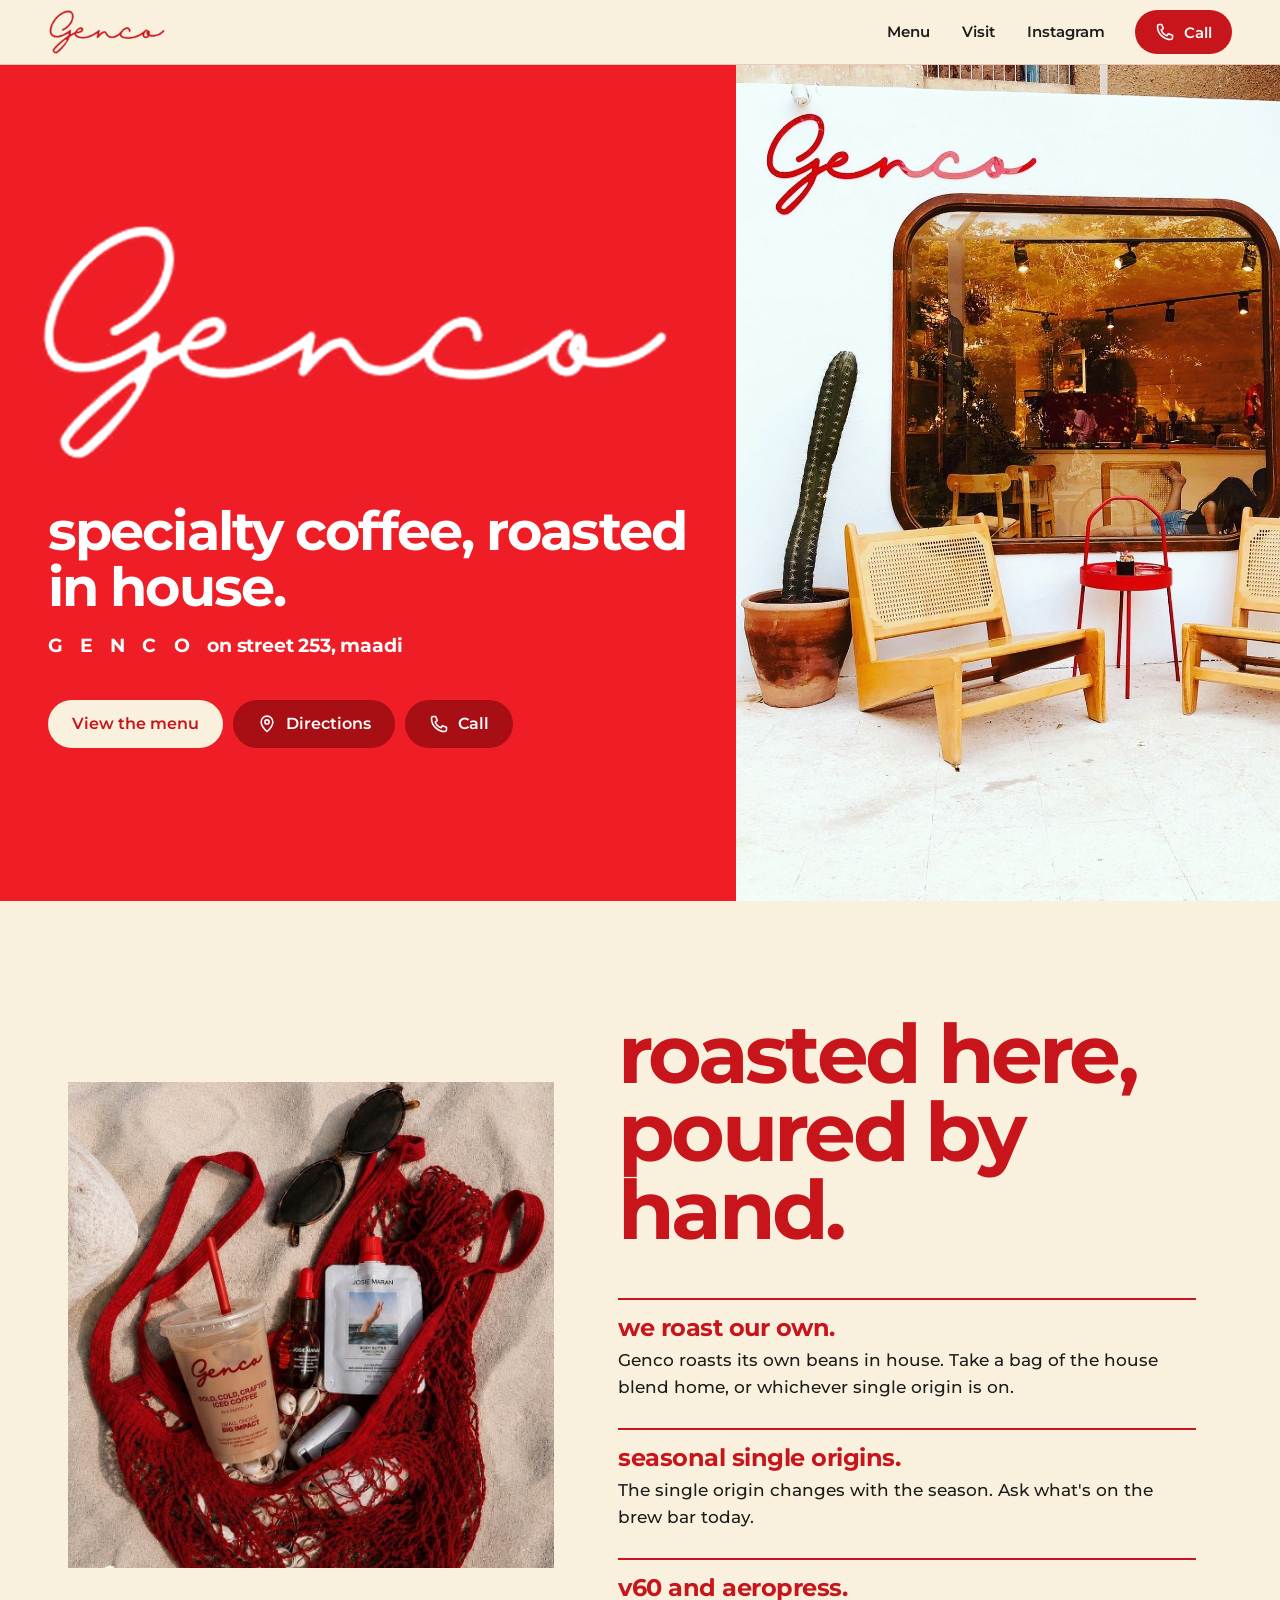
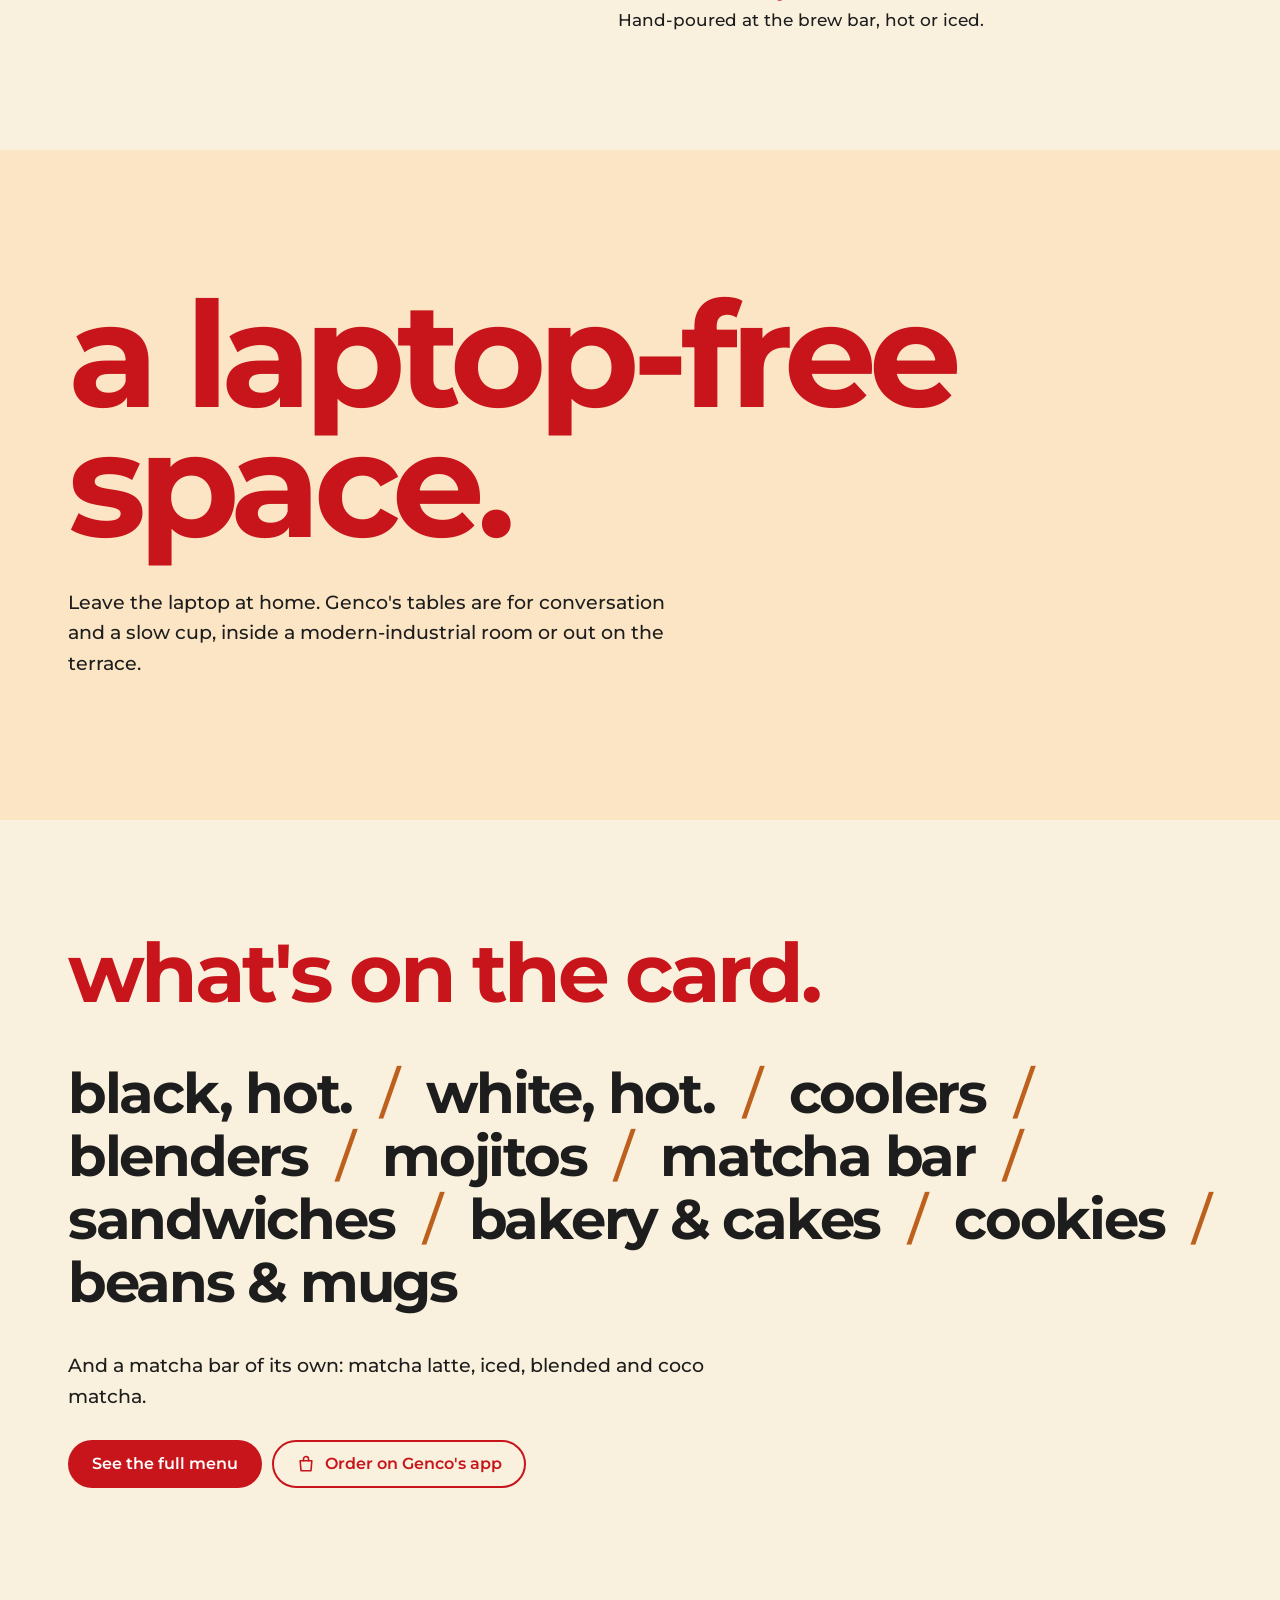
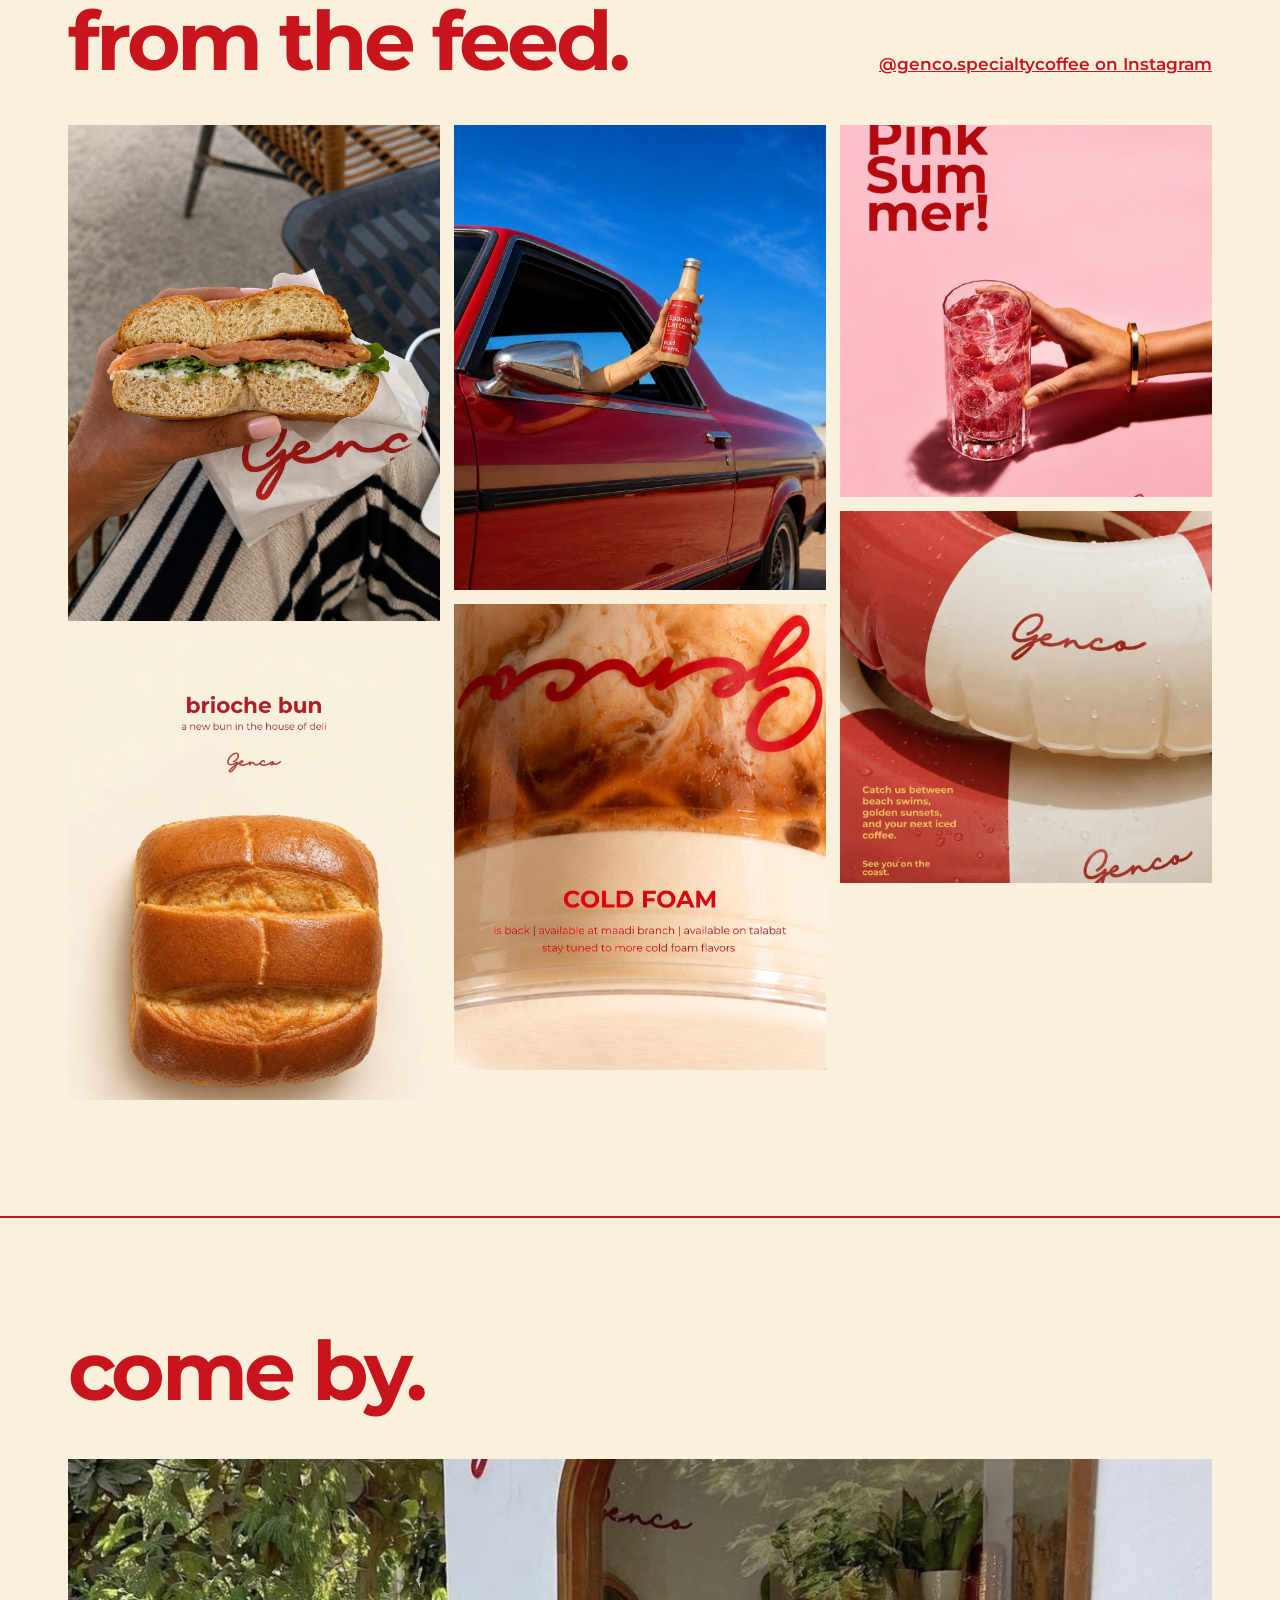
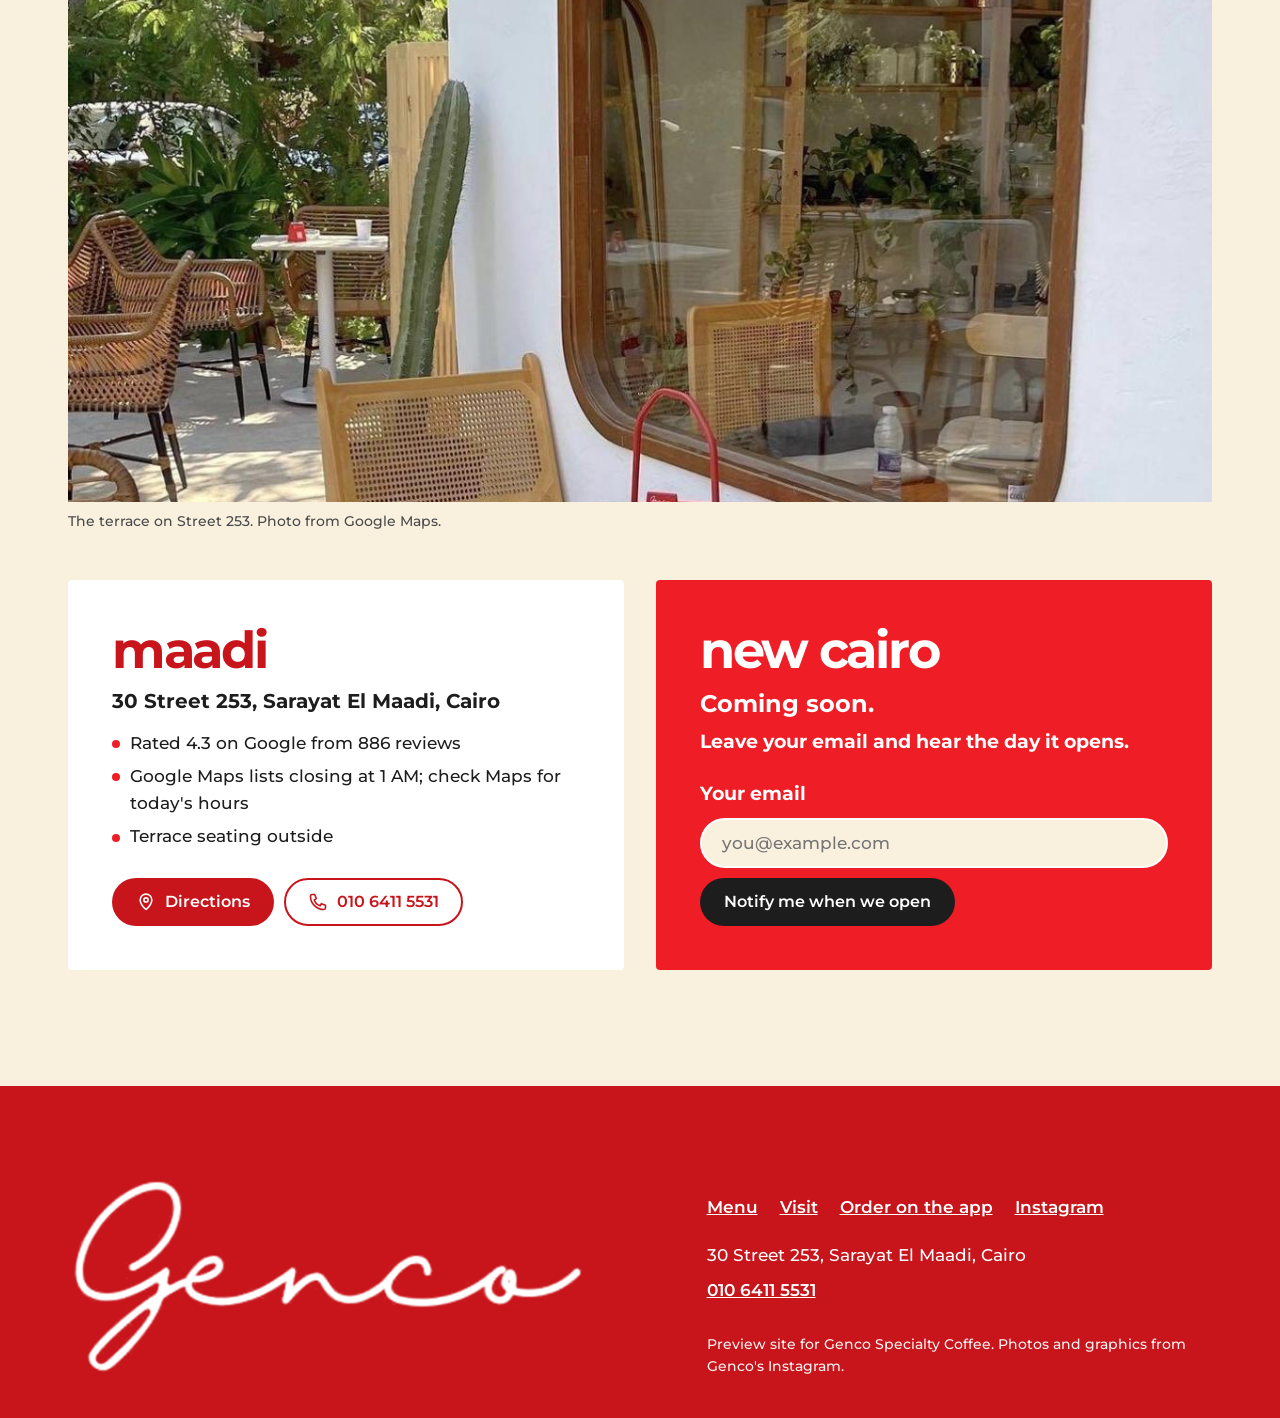
==== commit c43772a6: "Add storefront and terrace photos Co-Authored-By: Claude Opus 5.5 (1M context) <noreply@anthropic.co" ====
--- a/index.html
+++ b/index.html
@@ -40,7 +40,7 @@
         <a class="btn btn-dark" href="tel:+201064115531"><svg viewBox="0 0 24 24" fill="none" stroke="currentColor" stroke-width="1.9" stroke-linecap="round" stroke-linejoin="round" aria-hidden="true"><path d="M5 3h3l2 5-2.5 1.5a11 11 0 0 0 7 7L16 14l5 2v3a2 2 0 0 1-2 2A16 16 0 0 1 3 5a2 2 0 0 1 2-2z"/></svg>Call</a>
       </div>
     </div>
-    <figure class="hero-photo"><img src="img/salmon-bagel-terrace.jpg" alt="A salmon and cream cheese bagel held up in a Genco-printed wrapper, over striped terrace cushions" width="1200" height="1600" fetchpriority="high"></figure>
+    <figure class="hero-photo"><img src="img/facade-window.jpg" alt="Genco's white facade with the red script sign, a rounded wooden window onto the bar, two rattan lounge chairs, a red side table and a cactus" width="1452" height="1600" fetchpriority="high"></figure>
   </section>
 
   <section class="pour">
@@ -80,6 +80,7 @@
     <div class="in">
       <div class="wall-head"><h2 id="wall-h" class="big">from the feed.</h2><a class="tlink" href="https://www.instagram.com/genco.specialtycoffee/" target="_blank" rel="noopener">@genco.specialtycoffee on Instagram</a></div>
       <div class="tiles">
+      <figure class="tile"><img src="img/salmon-bagel-terrace.jpg" alt="A salmon and cream cheese bagel held up in a Genco-printed wrapper, over striped terrace cushions" width="1200" height="1600" loading="lazy"></figure>
       <figure class="tile"><img src="img/brioche-bun.jpg" alt="Poster: a glossy brioche bun on cream with the words &quot;brioche bun, a new bun in the house of deli&quot; and the Genco script" width="1280" height="1600" loading="lazy"></figure>
       <figure class="tile"><img src="img/bottle-red-car.jpg" alt="An arm holding a bottle of Genco Spanish latte out of the window of a red vintage car" width="1122" height="1402" loading="lazy"></figure>
       <figure class="tile"><img src="img/cold-foam.jpg" alt="Poster: close-up of an iced coffee with cold foam, the Genco script in red and the words &quot;cold foam is back&quot;" width="1279" height="1600" loading="lazy"></figure>
@@ -92,6 +93,7 @@
   <section class="visit" id="visit" aria-labelledby="visit-h">
     <div class="in">
       <h2 id="visit-h" class="big">come by.</h2>
+      <figure class="vphoto"><img src="img/terrace-window.jpg" alt="The terrace side of Genco: rounded window under the script sign, rattan lounge chairs and a red side table beneath trees" width="1216" height="1500" loading="lazy"><figcaption>The terrace on Street 253. Photo from Google Maps.</figcaption></figure>
       <div class="branches">
         <article class="branch">
           <h3>maadi</h3>
--- a/site.css
+++ b/site.css
@@ -76,7 +76,7 @@
 .spaced{letter-spacing:.32em;margin-right:.35em}
 .hero-acts{display:flex;flex-wrap:wrap;gap:10px;margin-top:clamp(24px,3vw,40px)}
 .hero-photo{position:relative;overflow:hidden;background:var(--peach)}
-.hero-photo img{position:absolute;inset:0;width:100%;height:100%;object-fit:cover;object-position:50% 40%}
+.hero-photo img{position:absolute;inset:0;width:100%;height:100%;object-fit:cover;object-position:22% 50%}
 @media (max-width:820px){
   .hero{grid-template-columns:1fr;min-height:0;max-height:none}
   .hero-photo{aspect-ratio:4/5}
@@ -207,3 +207,7 @@
 }
 
 .applink{display:inline-flex;align-items:center;min-height:44px;font-weight:700}
+.vphoto{margin-top:clamp(28px,4vw,48px)}
+.vphoto img{width:100%;aspect-ratio:16/9;object-fit:cover;object-position:50% 30%}
+.vphoto figcaption{font-size:14px;color:#4a4a4a;margin-top:8px}
+@media (max-width:820px){.vphoto{margin-left:calc(-1 * var(--gut));margin-right:calc(-1 * var(--gut))}.vphoto img{aspect-ratio:4/5}.vphoto figcaption{padding:0 var(--gut)}}
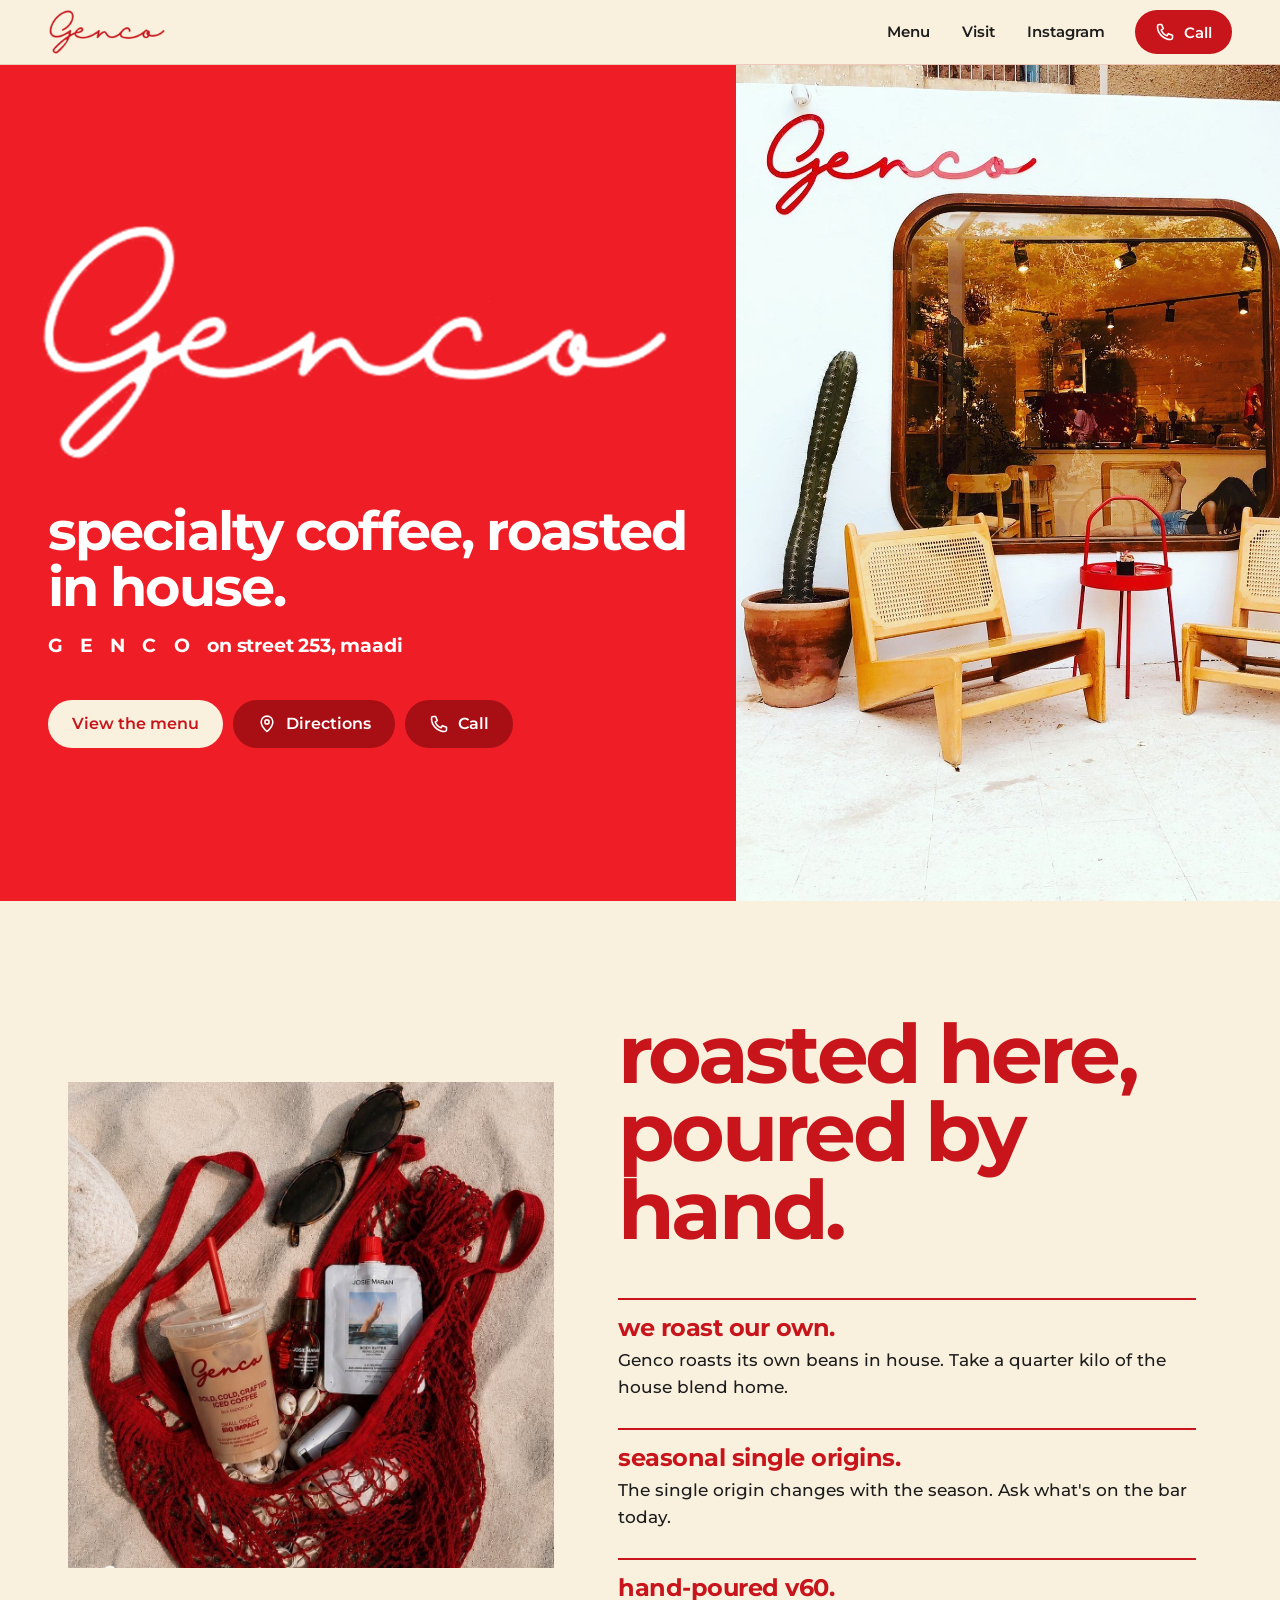
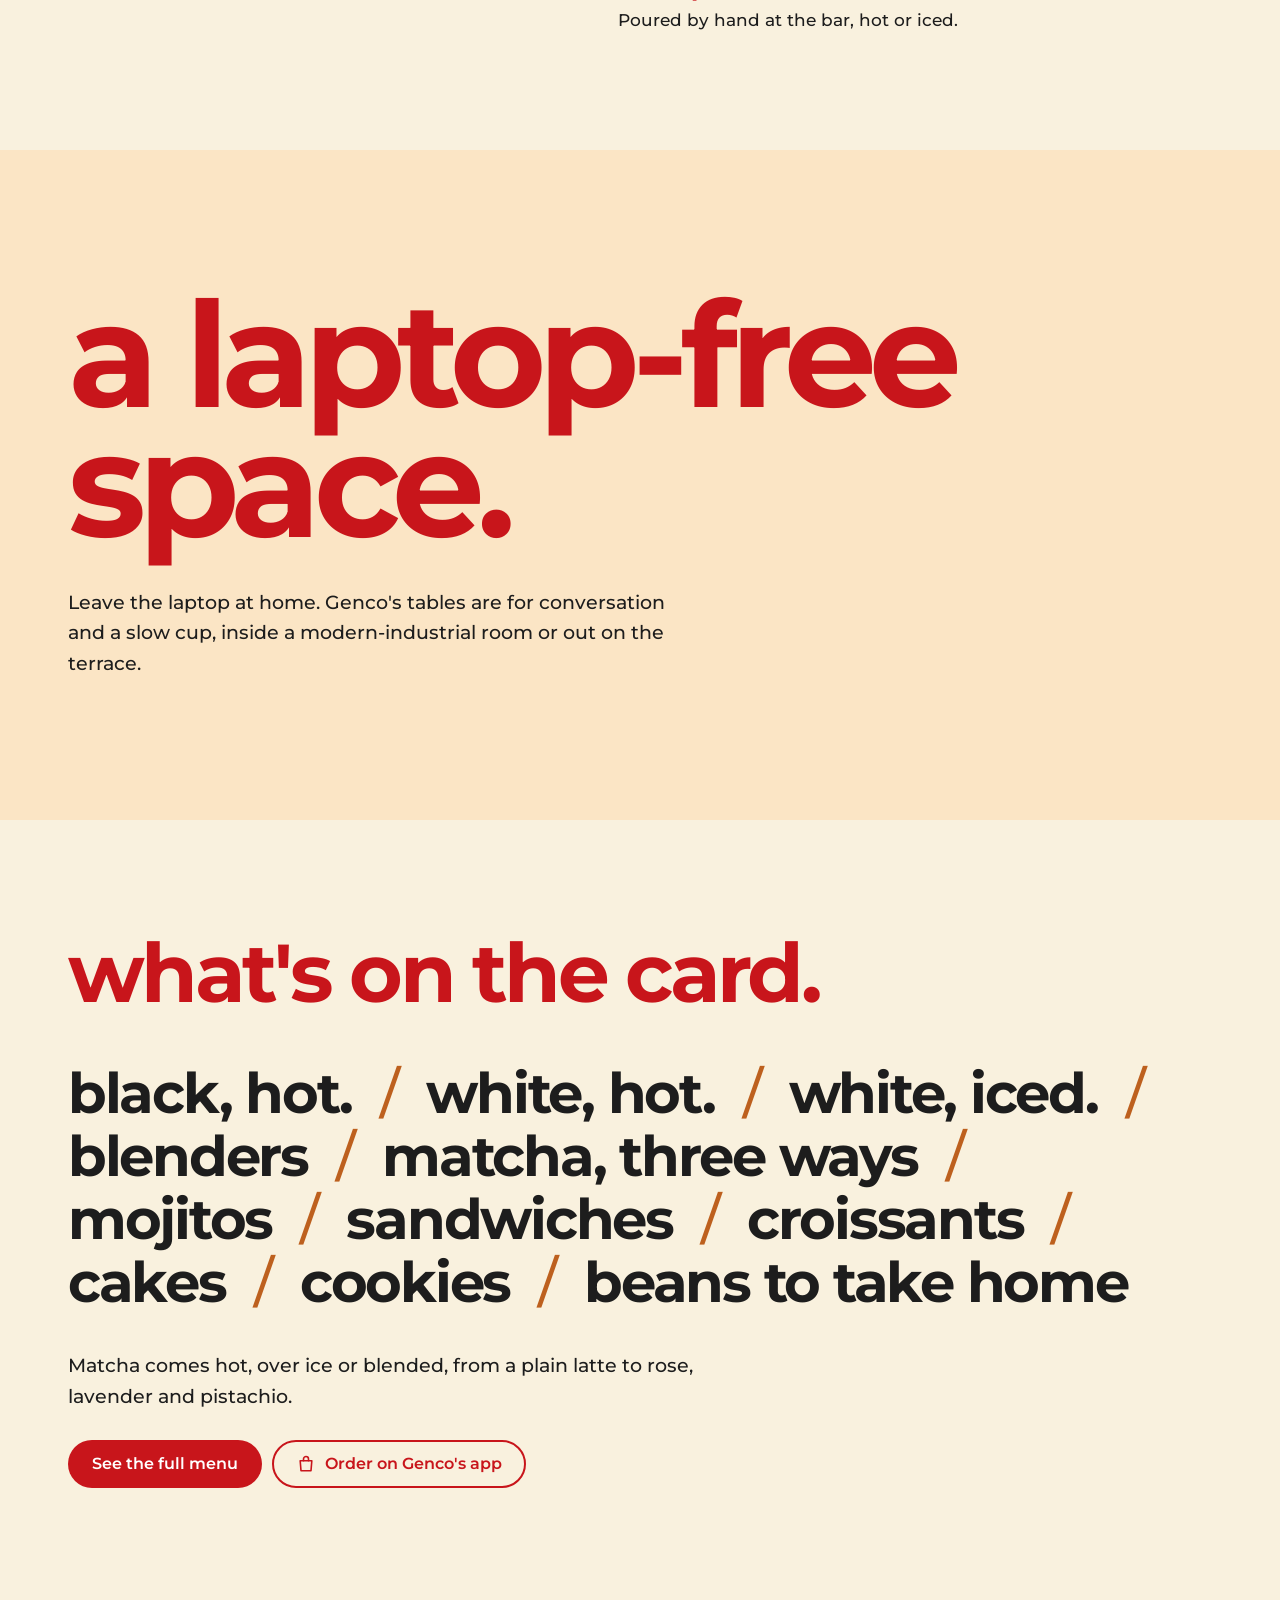
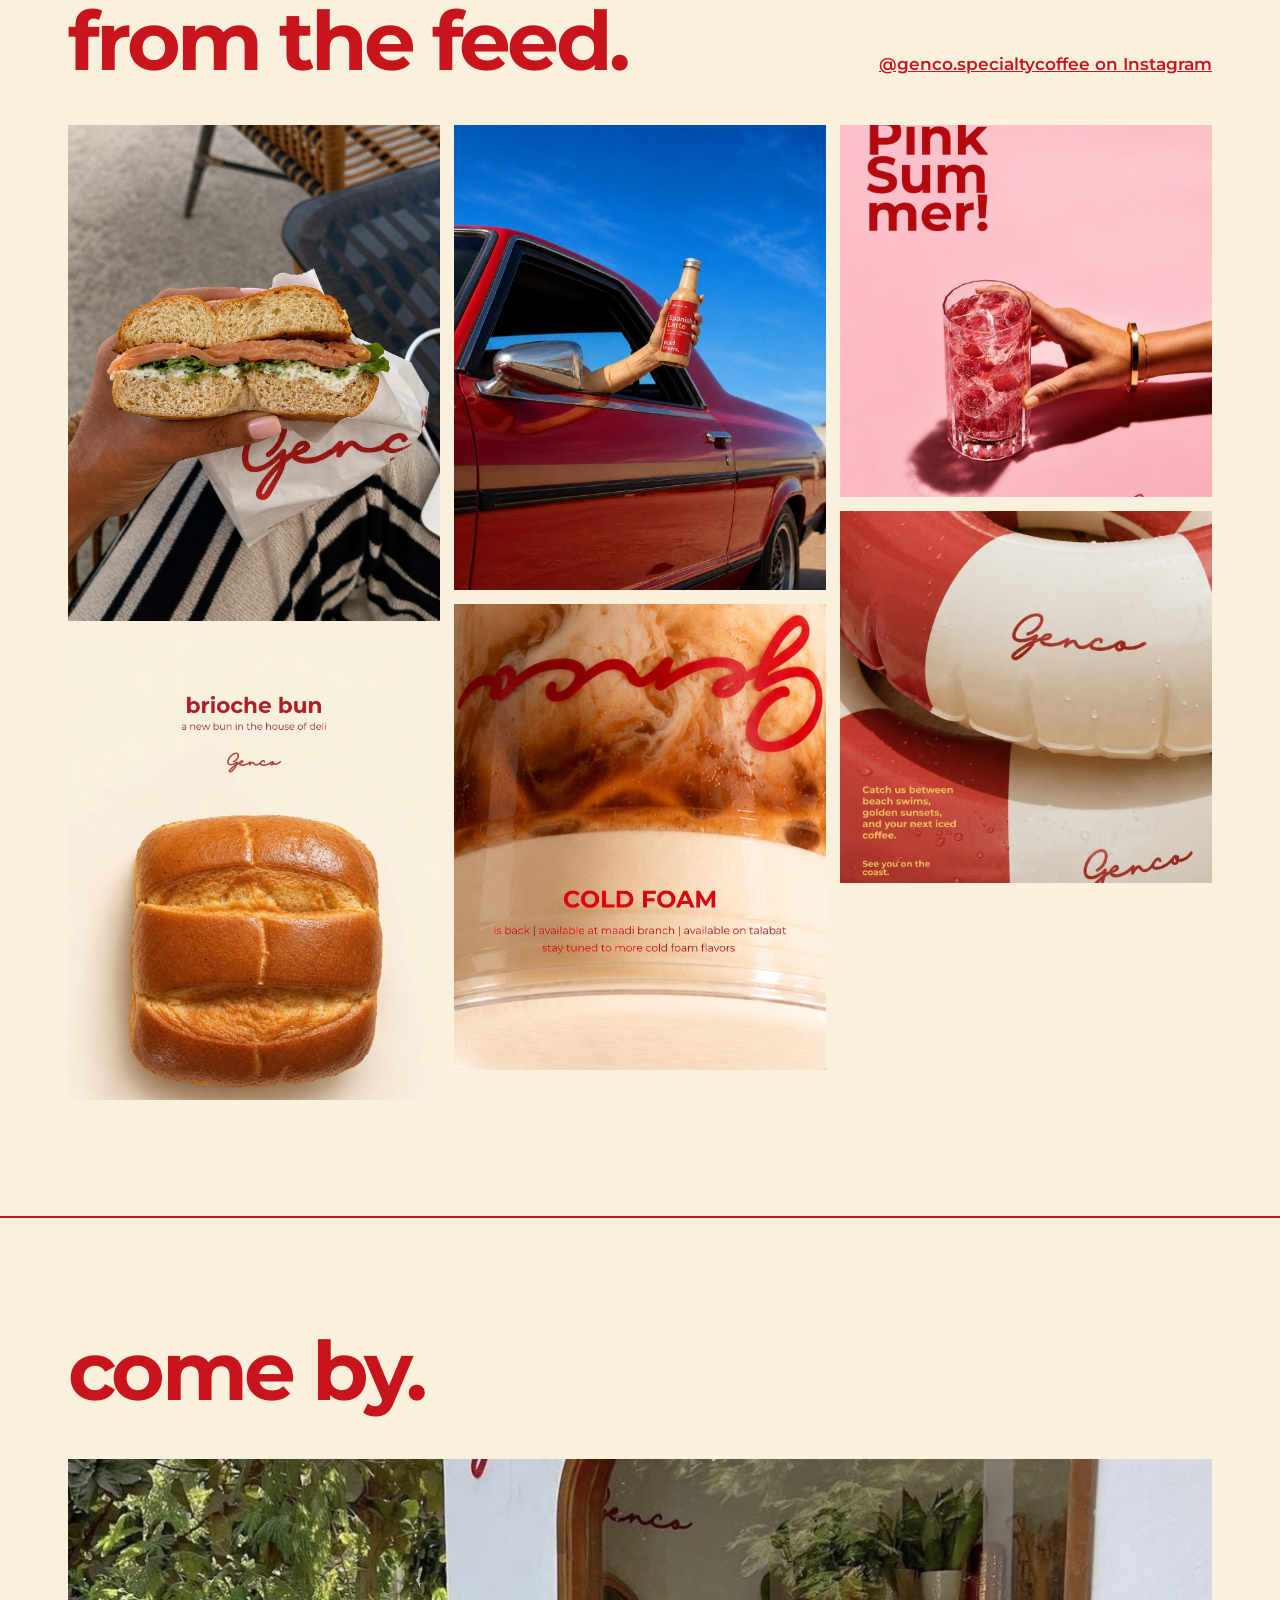
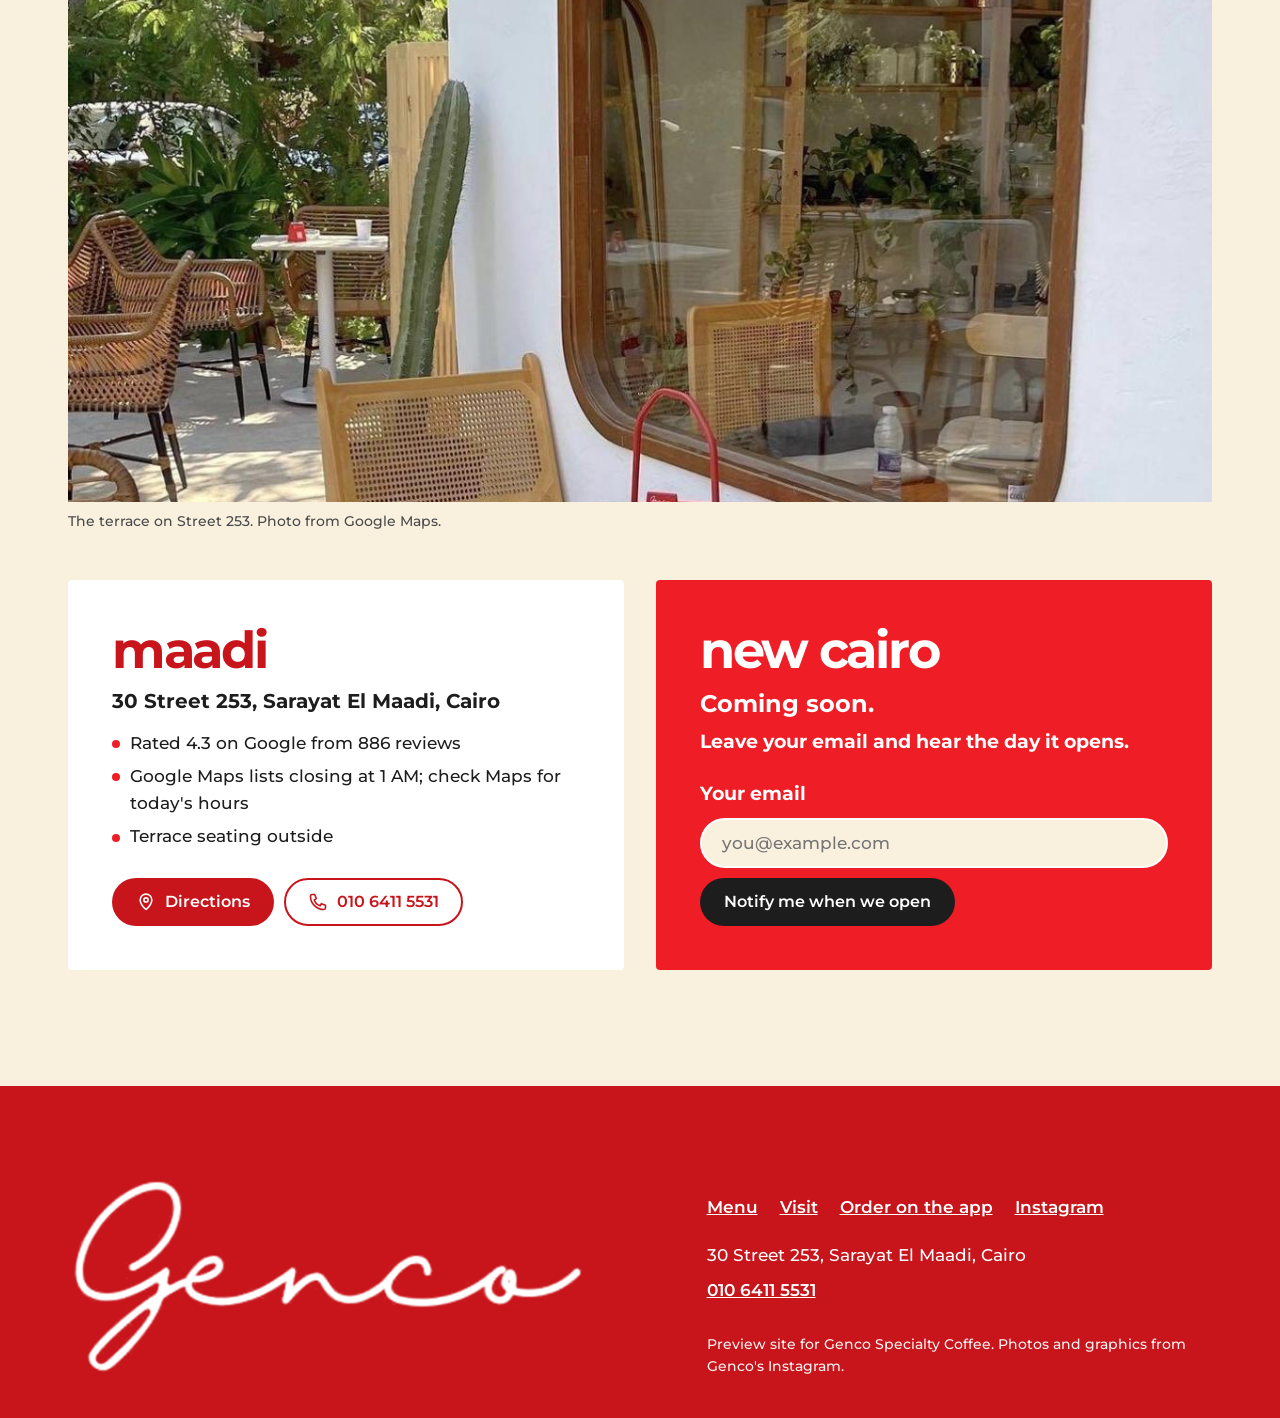
==== commit 399acf5d: "Menu: current prices from Genco's ordering menu Co-Authored-By: Claude Opus 5.5 (1M context) <norepl" ====
--- a/index.html
+++ b/index.html
@@ -49,9 +49,9 @@
       <div class="pour-text">
         <h2 class="big">roasted here, poured by hand.</h2>
         <dl class="facts">
-          <div><dt>we roast our own.</dt><dd>Genco roasts its own beans in house. Take a bag of the house blend home, or whichever single origin is on.</dd></div>
-          <div><dt>seasonal single origins.</dt><dd>The single origin changes with the season. Ask what's on the brew bar today.</dd></div>
-          <div><dt>v60 and aeropress.</dt><dd>Hand-poured at the brew bar, hot or iced.</dd></div>
+          <div><dt>we roast our own.</dt><dd>Genco roasts its own beans in house. Take a quarter kilo of the house blend home.</dd></div>
+          <div><dt>seasonal single origins.</dt><dd>The single origin changes with the season. Ask what's on the bar today.</dd></div>
+          <div><dt>hand-poured v60.</dt><dd>Poured by hand at the bar, hot or iced.</dd></div>
         </dl>
       </div>
     </div>
@@ -67,8 +67,8 @@
   <section class="card" aria-labelledby="card-h">
     <div class="in">
       <h2 id="card-h" class="big">what's on the card.</h2>
-      <ul class="cats"><li><a href="menu.html#black">black, hot.</a></li><li><a href="menu.html#white">white, hot.</a></li><li><a href="menu.html#coolers">coolers</a></li><li><a href="menu.html#blenders">blenders</a></li><li><a href="menu.html#mojitos">mojitos</a></li><li><a href="menu.html#matcha">matcha bar</a></li><li><a href="menu.html#sandwiches">sandwiches</a></li><li><a href="menu.html#bakery">bakery &amp; cakes</a></li><li><a href="menu.html#cookies">cookies</a></li><li><a href="menu.html#beans">beans &amp; mugs</a></li></ul>
-      <p class="matcha">And a matcha bar of its own: matcha latte, iced, blended and coco matcha.</p>
+      <ul class="cats"><li><a href="menu.html#black">black, hot.</a></li><li><a href="menu.html#white">white, hot.</a></li><li><a href="menu.html#white-iced">white, iced.</a></li><li><a href="menu.html#blenders">blenders</a></li><li><a href="menu.html#matcha-hot">matcha, three ways</a></li><li><a href="menu.html#mojitos">mojitos</a></li><li><a href="menu.html#sandwiches">sandwiches</a></li><li><a href="menu.html#bakery">croissants</a></li><li><a href="menu.html#cakes">cakes</a></li><li><a href="menu.html#cookies">cookies</a></li><li><a href="menu.html#retail">beans to take home</a></li></ul>
+      <p class="matcha">Matcha comes hot, over ice or blended, from a plain latte to rose, lavender and pistachio.</p>
       <div class="card-acts">
         <a class="btn btn-red" href="menu.html">See the full menu</a>
         <a class="btn btn-line" href="https://genco.prepit.app" target="_blank" rel="noopener"><svg viewBox="0 0 24 24" fill="none" stroke="currentColor" stroke-width="1.9" stroke-linecap="round" stroke-linejoin="round" aria-hidden="true"><path d="M5 8h14l-1 12H6L5 8z"/><path d="M9 8V6a3 3 0 0 1 6 0v2"/></svg>Order on Genco's app</a>
